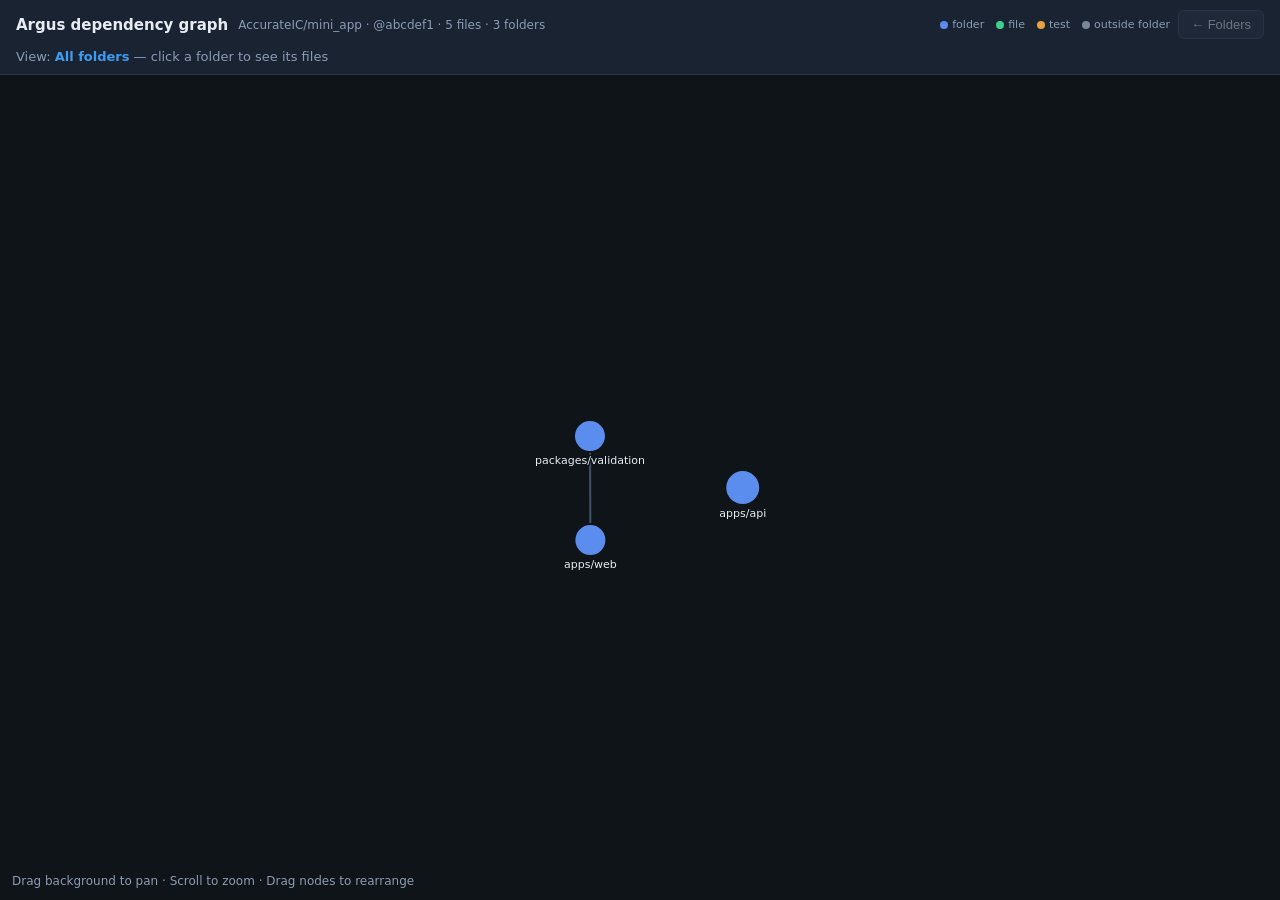
==== scripts/context_retrieval/testdata/demo-dep-graph.html @ 901ee2ce "added logic to build file dependency graph for context aware code reiewer" ====
<!DOCTYPE html>
<html lang="en">
<head>
<meta charset="utf-8"/>
<meta name="viewport" content="width=device-width, initial-scale=1"/>
<title>Argus dependency graph — Demo graph</title>
<style>
  :root {
    --bg: #0f1419;
    --panel: #1a2332;
    --text: #e7ecf3;
    --muted: #8b9bb4;
    --accent: #3d9cf0;
    --folder: #5b8def;
    --file: #3ecf8e;
    --test: #e6a23c;
    --edge: #4a5d78;
    --ext: #7a8699;
  }
  * { box-sizing: border-box; }
  body {
    margin: 0; font-family: "Segoe UI", system-ui, sans-serif;
    background: var(--bg); color: var(--text); height: 100vh;
    display: flex; flex-direction: column;
  }
  header {
    padding: 10px 16px; background: var(--panel);
    border-bottom: 1px solid #2a3548;
    display: flex; flex-wrap: wrap; gap: 10px; align-items: center;
  }
  header h1 { font-size: 15px; margin: 0; font-weight: 600; }
  header .meta { color: var(--muted); font-size: 12px; }
  #toolbar { display: flex; gap: 8px; align-items: center; margin-left: auto; }
  button {
    background: #243044; color: var(--text); border: 1px solid #3a4a63;
    border-radius: 6px; padding: 6px 12px; cursor: pointer; font-size: 13px;
  }
  button:hover { background: #2d3c54; }
  button:disabled { opacity: 0.4; cursor: default; }
  #breadcrumb { font-size: 13px; color: var(--muted); width: 100%; }
  #breadcrumb strong { color: var(--accent); }
  #stage { flex: 1; position: relative; overflow: hidden; }
  svg { width: 100%; height: 100%; display: block; cursor: grab; }
  svg:active { cursor: grabbing; }
  .node circle { stroke: #0f1419; stroke-width: 2; cursor: pointer; }
  .node.folder circle { fill: var(--folder); }
  .node.file circle { fill: var(--file); }
  .node.test circle { fill: var(--test); }
  .node.external circle { fill: var(--ext); }
  .node text {
    fill: var(--text); font-size: 11px; pointer-events: none;
    text-anchor: middle; paint-order: stroke; stroke: var(--bg); stroke-width: 3px;
  }
  .link { stroke: var(--edge); stroke-opacity: 0.85; fill: none; }
  .hint {
    position: absolute; bottom: 12px; left: 12px; right: 12px;
    color: var(--muted); font-size: 12px; pointer-events: none;
  }
  .legend { display: flex; gap: 12px; font-size: 11px; color: var(--muted); }
  .legend span::before {
    content: ""; display: inline-block; width: 8px; height: 8px;
    border-radius: 50%; margin-right: 4px; vertical-align: middle;
  }
  .legend .l-folder::before { background: var(--folder); }
  .legend .l-file::before { background: var(--file); }
  .legend .l-test::before { background: var(--test); }
  .legend .l-ext::before { background: var(--ext); }
</style>
</head>
<body>
<header>
  <h1>Argus dependency graph</h1>
  <div class="meta" id="meta"></div>
  <div id="toolbar">
    <div class="legend">
      <span class="l-folder">folder</span>
      <span class="l-file">file</span>
      <span class="l-test">test</span>
      <span class="l-ext">outside folder</span>
    </div>
    <button type="button" id="btnBack" disabled>← Folders</button>
  </div>
  <div id="breadcrumb">View: <strong>All folders</strong> — click a folder to see its files</div>
</header>
<div id="stage">
  <svg id="canvas" xmlns="http://www.w3.org/2000/svg"></svg>
  <div class="hint" id="hint">Drag background to pan · Scroll to zoom · Drag nodes to rearrange</div>
</div>
<script>
const DATA = {"repo":"AccurateIC/mini_app","commit":"abcdef1","built_at":"2026-10-13T04:45:39Z","title":"Demo graph","nodes":{"packages/validation/src/schema.ts":{"lang":"ts","kind":"source"},"apps/api/src/service.ts":{"lang":"ts","kind":"source"},"apps/api/src/service.test.ts":{"lang":"ts","kind":"test"},"apps/api/src/controller.ts":{"lang":"ts","kind":"source"},"apps/web/src/app.ts":{"lang":"ts","kind":"source"}},"edges":[{"from":"apps/api/src/service.test.ts","to":"apps/api/src/service.ts","via":"import"},{"from":"apps/api/src/controller.ts","to":"apps/api/src/service.ts","via":"import"},{"from":"apps/web/src/app.ts","to":"packages/validation/src/schema.ts","via":"import"}],"folders":{"packages/validation":{"file_count":1,"test_count":0,"files":["packages/validation/src/schema.ts"]},"apps/api":{"file_count":3,"test_count":1,"files":["apps/api/src/controller.ts","apps/api/src/service.test.ts","apps/api/src/service.ts"]},"apps/web":{"file_count":1,"test_count":0,"files":["apps/web/src/app.ts"]}},"folder_edges":[{"from":"apps/web","to":"packages/validation","weight":1}],"stats":{"files":5,"edges":3,"folders":3}};

const svg = document.getElementById("canvas");
const btnBack = document.getElementById("btnBack");
const breadcrumb = document.getElementById("breadcrumb");
const metaEl = document.getElementById("meta");

metaEl.textContent = [
  DATA.repo || "local",
  DATA.commit ? ("@" + DATA.commit.slice(0, 7)) : "",
  (DATA.stats && DATA.stats.files) ? (DATA.stats.files + " files") : "",
  (DATA.stats && DATA.stats.folders) ? (DATA.stats.folders + " folders") : "",
].filter(Boolean).join(" · ");

let mode = "folders"; // or "files"
let currentFolder = null;
let nodes = [];
let links = [];
let transform = { x: 0, y: 0, k: 1 };
let simTimer = null;

function shortLabel(id, max) {
  max = max || 28;
  if (id.length <= max) return id;
  const base = id.split("/").pop();
  if (base.length <= max) return base;
  return base.slice(0, max - 1) + "…";
}

function buildFolderScene() {
  const folders = DATA.folders || {};
  const edges = DATA.folder_edges || [];
  nodes = Object.keys(folders).sort().map((id) => ({
    id,
    label: shortLabel(id, 32),
    kind: "folder",
    title: id + " (" + folders[id].file_count + " files)",
    r: 14 + Math.min(18, Math.sqrt(folders[id].file_count || 1) * 2),
  }));
  const idset = new Set(nodes.map((n) => n.id));
  links = edges
    .filter((e) => idset.has(e.from) && idset.has(e.to))
    .map((e) => ({
      source: e.from,
      target: e.to,
      weight: e.weight || 1,
    }));
}

function buildFileScene(folderId) {
  const folders = DATA.folders || {};
  const info = folders[folderId];
  if (!info) return;
  const fileSet = new Set(info.files || []);
  const nodeMap = {};
  (info.files || []).forEach((p) => {
    const meta = (DATA.nodes && DATA.nodes[p]) || {};
    nodeMap[p] = {
      id: p,
      label: shortLabel(p, 36),
      kind: meta.kind === "test" ? "test" : "file",
      title: p,
      r: 10,
      external: false,
    };
  });
  const fileEdges = (DATA.edges || []).filter(
    (e) => fileSet.has(e.from) || fileSet.has(e.to)
  );
  fileEdges.forEach((e) => {
    [e.from, e.to].forEach((p) => {
      if (!nodeMap[p]) {
        nodeMap[p] = {
          id: p,
          label: shortLabel(p, 36),
          kind: "external",
          title: p + " (outside " + folderId + ")",
          r: 9,
          external: true,
        };
      }
    });
  });
  nodes = Object.values(nodeMap);
  links = fileEdges.map((e) => ({
    source: e.from,
    target: e.to,
    weight: 1,
  }));
}

function showFolders() {
  mode = "folders";
  currentFolder = null;
  btnBack.disabled = true;
  breadcrumb.innerHTML = "View: <strong>All folders</strong> — click a folder to see its files";
  buildFolderScene();
  restartSim();
}

function showFolder(folderId) {
  mode = "files";
  currentFolder = folderId;
  btnBack.disabled = false;
  breadcrumb.innerHTML =
    'View: folder <strong>' + folderId + "</strong> — files &amp; imports (dim nodes are outside)";
  buildFileScene(folderId);
  restartSim();
}

btnBack.addEventListener("click", showFolders);

function restartSim() {
  const W = svg.clientWidth || 900;
  const H = svg.clientHeight || 600;
  const cx = W / 2;
  const cy = H / 2;
  const n = nodes.length || 1;
  nodes.forEach((node, i) => {
    const angle = (2 * Math.PI * i) / n;
    const rad = Math.min(W, H) * 0.28;
    node.x = cx + Math.cos(angle) * rad + (Math.random() - 0.5) * 20;
    node.y = cy + Math.sin(angle) * rad + (Math.random() - 0.5) * 20;
    node.vx = 0;
    node.vy = 0;
  });
  const byId = Object.fromEntries(nodes.map((n) => [n.id, n]));
  links.forEach((l) => {
    l.sourceNode = byId[l.source];
    l.targetNode = byId[l.target];
  });
  transform = { x: 0, y: 0, k: 1 };
  if (simTimer) cancelAnimationFrame(simTimer);
  let tick = 0;
  function step() {
    tick++;
    const alpha = Math.max(0.02, 1 - tick / 180);
    // repulsion
    for (let i = 0; i < nodes.length; i++) {
      for (let j = i + 1; j < nodes.length; j++) {
        const a = nodes[i], b = nodes[j];
        let dx = a.x - b.x, dy = a.y - b.y;
        let dist2 = dx * dx + dy * dy || 1;
        let dist = Math.sqrt(dist2);
        const minD = (a.r + b.r) * 3.2;
        if (dist < minD * 3) {
          const f = (minD * minD) / dist2 * alpha * 0.6;
          dx = (dx / dist) * f;
          dy = (dy / dist) * f;
          a.vx += dx; a.vy += dy;
          b.vx -= dx; b.vy -= dy;
        }
      }
    }
    // springs
    links.forEach((l) => {
      const a = l.sourceNode, b = l.targetNode;
      if (!a || !b) return;
      let dx = b.x - a.x, dy = b.y - a.y;
      const dist = Math.sqrt(dx * dx + dy * dy) || 1;
      const ideal = 90 + Math.min(40, (l.weight || 1) * 4);
      const f = (dist - ideal) * 0.04 * alpha;
      dx = (dx / dist) * f;
      dy = (dy / dist) * f;
      a.vx += dx; a.vy += dy;
      b.vx -= dx; b.vy -= dy;
    });
    // center gravity
    nodes.forEach((n) => {
      n.vx += (cx - n.x) * 0.005 * alpha;
      n.vy += (cy - n.y) * 0.005 * alpha;
      n.vx *= 0.84;
      n.vy *= 0.84;
      if (!n.fixed) {
        n.x += n.vx;
        n.y += n.vy;
      }
    });
    draw();
    if (tick < 200) simTimer = requestAnimationFrame(step);
  }
  step();
}

function draw() {
  const ns = "http://www.w3.org/2000/svg";
  while (svg.firstChild) svg.removeChild(svg.firstChild);
  const g = document.createElementNS(ns, "g");
  g.setAttribute(
    "transform",
    "translate(" + transform.x + "," + transform.y + ") scale(" + transform.k + ")"
  );
  svg.appendChild(g);

  links.forEach((l) => {
    const a = l.sourceNode, b = l.targetNode;
    if (!a || !b) return;
    const line = document.createElementNS(ns, "line");
    line.setAttribute("class", "link");
    line.setAttribute("x1", a.x);
    line.setAttribute("y1", a.y);
    line.setAttribute("x2", b.x);
    line.setAttribute("y2", b.y);
    const w = Math.min(5, 1 + Math.log2((l.weight || 1) + 1));
    line.setAttribute("stroke-width", w);
    // arrow via marker-end skip for simplicity; direction from a→b
    g.appendChild(line);
  });

  nodes.forEach((n) => {
    const group = document.createElementNS(ns, "g");
    group.setAttribute("class", "node " + n.kind);
    group.setAttribute("transform", "translate(" + n.x + "," + n.y + ")");
    group.style.opacity = n.external ? "0.55" : "1";
    const c = document.createElementNS(ns, "circle");
    c.setAttribute("r", n.r);
    c.setAttribute("title", n.title || n.id);
    const t = document.createElementNS(ns, "text");
    t.setAttribute("y", n.r + 12);
    t.textContent = n.label;
    group.appendChild(c);
    group.appendChild(t);
    group.addEventListener("mousedown", (ev) => startDragNode(ev, n, group));
    group.addEventListener("click", (ev) => {
      if (n._suppressClick) {
        n._suppressClick = false;
        return;
      }
      if (mode === "folders" && n.kind === "folder") {
        showFolder(n.id);
      }
    });
    g.appendChild(group);
  });
}

let dragNode = null;
let dragStart = null;
function startDragNode(ev, n, group) {
  ev.stopPropagation();
  dragNode = n;
  n.fixed = true;
  dragStart = { x: ev.clientX, y: ev.clientY, moved: false };
  const onMove = (e) => {
    if (!dragNode) return;
    const dx = (e.clientX - dragStart.x) / transform.k;
    const dy = (e.clientY - dragStart.y) / transform.k;
    if (Math.abs(e.clientX - dragStart.x) + Math.abs(e.clientY - dragStart.y) > 3) {
      dragStart.moved = true;
    }
    dragNode.x += dx;
    dragNode.y += dy;
    dragStart.x = e.clientX;
    dragStart.y = e.clientY;
    draw();
  };
  const onUp = () => {
    if (dragNode) {
      dragNode.fixed = false;
      if (dragStart && dragStart.moved) {
        dragNode._suppressClick = true;
      }
    }
    dragNode = null;
    window.removeEventListener("mousemove", onMove);
    window.removeEventListener("mouseup", onUp);
  };
  window.addEventListener("mousemove", onMove);
  window.addEventListener("mouseup", onUp);
}

let panning = false;
let pan0 = null;
svg.addEventListener("mousedown", (ev) => {
  if (ev.target === svg || (ev.target && ev.target.tagName === "svg")) {
    panning = true;
    pan0 = { x: ev.clientX, y: ev.clientY, tx: transform.x, ty: transform.y };
  }
});
window.addEventListener("mousemove", (ev) => {
  if (!panning || !pan0) return;
  transform.x = pan0.tx + (ev.clientX - pan0.x);
  transform.y = pan0.ty + (ev.clientY - pan0.y);
  draw();
});
window.addEventListener("mouseup", () => { panning = false; });
svg.addEventListener(
  "wheel",
  (ev) => {
    ev.preventDefault();
    const factor = ev.deltaY > 0 ? 0.9 : 1.1;
    transform.k = Math.min(3, Math.max(0.25, transform.k * factor));
    draw();
  },
  { passive: false }
);

window.addEventListener("resize", () => { draw(); });

showFolders();
</script>
</body>
</html>
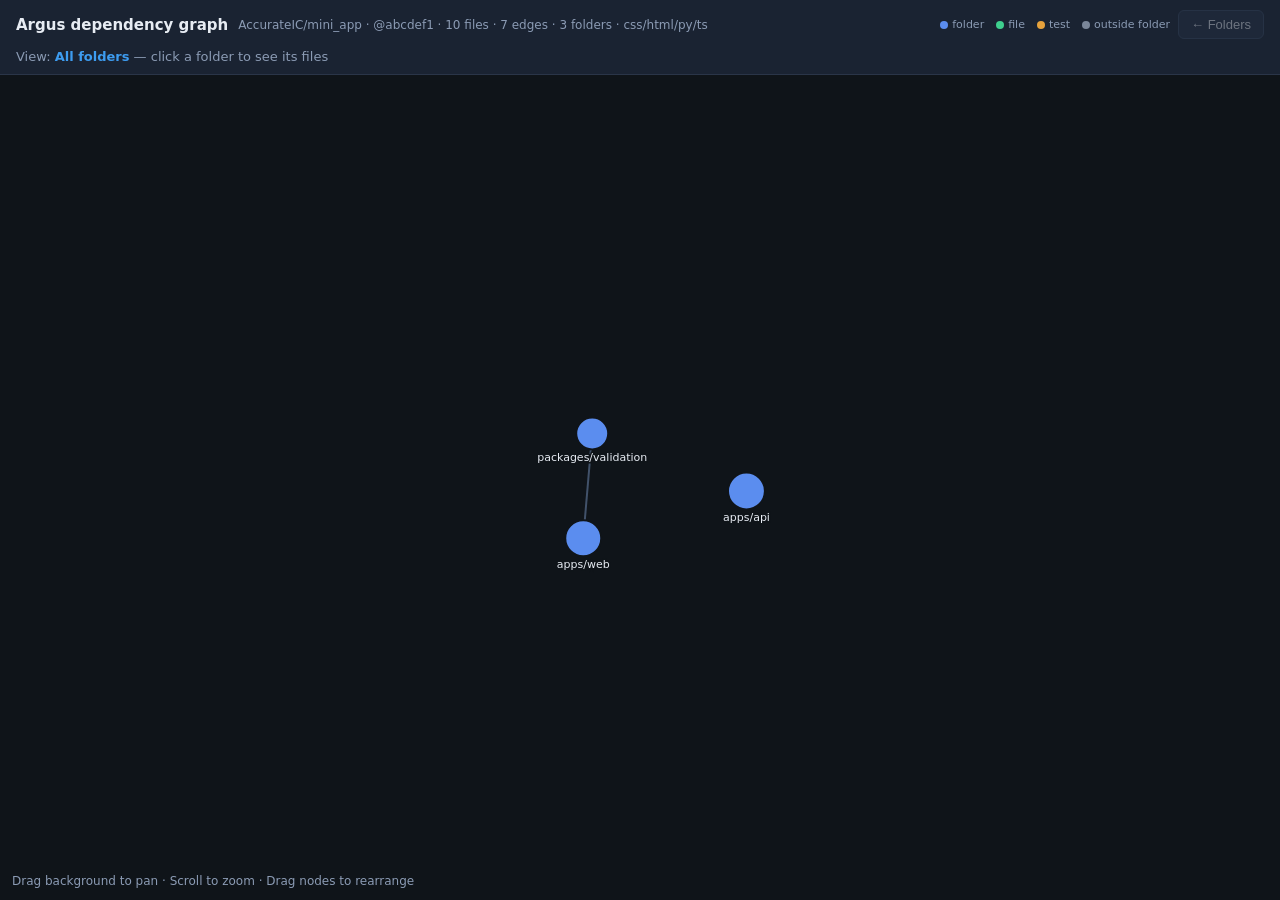
==== commit 7d456633: "added logic to build file dependency graph for context aware code reiewer for all files in a repo" ====
--- a/scripts/context_retrieval/testdata/demo-dep-graph.html
+++ b/scripts/context_retrieval/testdata/demo-dep-graph.html
@@ -3,7 +3,7 @@
 <head>
 <meta charset="utf-8"/>
 <meta name="viewport" content="width=device-width, initial-scale=1"/>
-<title>Argus dependency graph — Demo graph</title>
+<title>Argus dependency graph — Full repo graph</title>
 <style>
   :root {
     --bg: #0f1419;
@@ -87,7 +87,7 @@
   <div class="hint" id="hint">Drag background to pan · Scroll to zoom · Drag nodes to rearrange</div>
 </div>
 <script>
-const DATA = {"repo":"AccurateIC/mini_app","commit":"abcdef1","built_at":"2026-10-13T04:45:39Z","title":"Demo graph","nodes":{"packages/validation/src/schema.ts":{"lang":"ts","kind":"source"},"apps/api/src/service.ts":{"lang":"ts","kind":"source"},"apps/api/src/service.test.ts":{"lang":"ts","kind":"test"},"apps/api/src/controller.ts":{"lang":"ts","kind":"source"},"apps/web/src/app.ts":{"lang":"ts","kind":"source"}},"edges":[{"from":"apps/api/src/service.test.ts","to":"apps/api/src/service.ts","via":"import"},{"from":"apps/api/src/controller.ts","to":"apps/api/src/service.ts","via":"import"},{"from":"apps/web/src/app.ts","to":"packages/validation/src/schema.ts","via":"import"}],"folders":{"packages/validation":{"file_count":1,"test_count":0,"files":["packages/validation/src/schema.ts"]},"apps/api":{"file_count":3,"test_count":1,"files":["apps/api/src/controller.ts","apps/api/src/service.test.ts","apps/api/src/service.ts"]},"apps/web":{"file_count":1,"test_count":0,"files":["apps/web/src/app.ts"]}},"folder_edges":[{"from":"apps/web","to":"packages/validation","weight":1}],"stats":{"files":5,"edges":3,"folders":3}};
+const DATA = {"repo":"AccurateIC/mini_app","commit":"abcdef1","built_at":"2026-10-13T05:22:27Z","title":"Full repo graph","nodes":{"packages/validation/src/schema.ts":{"lang":"ts","kind":"source"},"apps/api/src/service.ts":{"lang":"ts","kind":"source"},"apps/api/src/service.test.ts":{"lang":"ts","kind":"test"},"apps/api/src/util.py":{"lang":"py","kind":"source"},"apps/api/src/app.py":{"lang":"py","kind":"source"},"apps/api/src/controller.ts":{"lang":"ts","kind":"source"},"apps/web/index.html":{"lang":"html","kind":"source"},"apps/web/src/styles.css":{"lang":"css","kind":"source"},"apps/web/src/theme.css":{"lang":"css","kind":"source"},"apps/web/src/app.ts":{"lang":"ts","kind":"source"}},"edges":[{"from":"apps/api/src/service.test.ts","to":"apps/api/src/service.ts","via":"ref"},{"from":"apps/api/src/app.py","to":"apps/api/src/util.py","via":"ref"},{"from":"apps/api/src/controller.ts","to":"apps/api/src/service.ts","via":"ref"},{"from":"apps/web/index.html","to":"apps/web/src/styles.css","via":"ref"},{"from":"apps/web/index.html","to":"apps/web/src/app.ts","via":"ref"},{"from":"apps/web/src/styles.css","to":"apps/web/src/theme.css","via":"ref"},{"from":"apps/web/src/app.ts","to":"packages/validation/src/schema.ts","via":"ref"}],"folders":{"packages/validation":{"file_count":1,"test_count":0,"files":["packages/validation/src/schema.ts"]},"apps/api":{"file_count":5,"test_count":1,"files":["apps/api/src/app.py","apps/api/src/controller.ts","apps/api/src/service.test.ts","apps/api/src/service.ts","apps/api/src/util.py"]},"apps/web":{"file_count":4,"test_count":0,"files":["apps/web/index.html","apps/web/src/app.ts","apps/web/src/styles.css","apps/web/src/theme.css"]}},"folder_edges":[{"from":"apps/web","to":"packages/validation","weight":1}],"languages":["css","html","py","ts"],"stats":{"files":10,"edges":7,"folders":3}};
 
 const svg = document.getElementById("canvas");
 const btnBack = document.getElementById("btnBack");
@@ -98,7 +98,9 @@
   DATA.repo || "local",
   DATA.commit ? ("@" + DATA.commit.slice(0, 7)) : "",
   (DATA.stats && DATA.stats.files) ? (DATA.stats.files + " files") : "",
+  (DATA.stats && DATA.stats.edges) ? (DATA.stats.edges + " edges") : "",
   (DATA.stats && DATA.stats.folders) ? (DATA.stats.folders + " folders") : "",
+  (DATA.languages && DATA.languages.length) ? DATA.languages.slice(0, 8).join("/") : "",
 ].filter(Boolean).join(" · ");
 
 let mode = "folders"; // or "files"
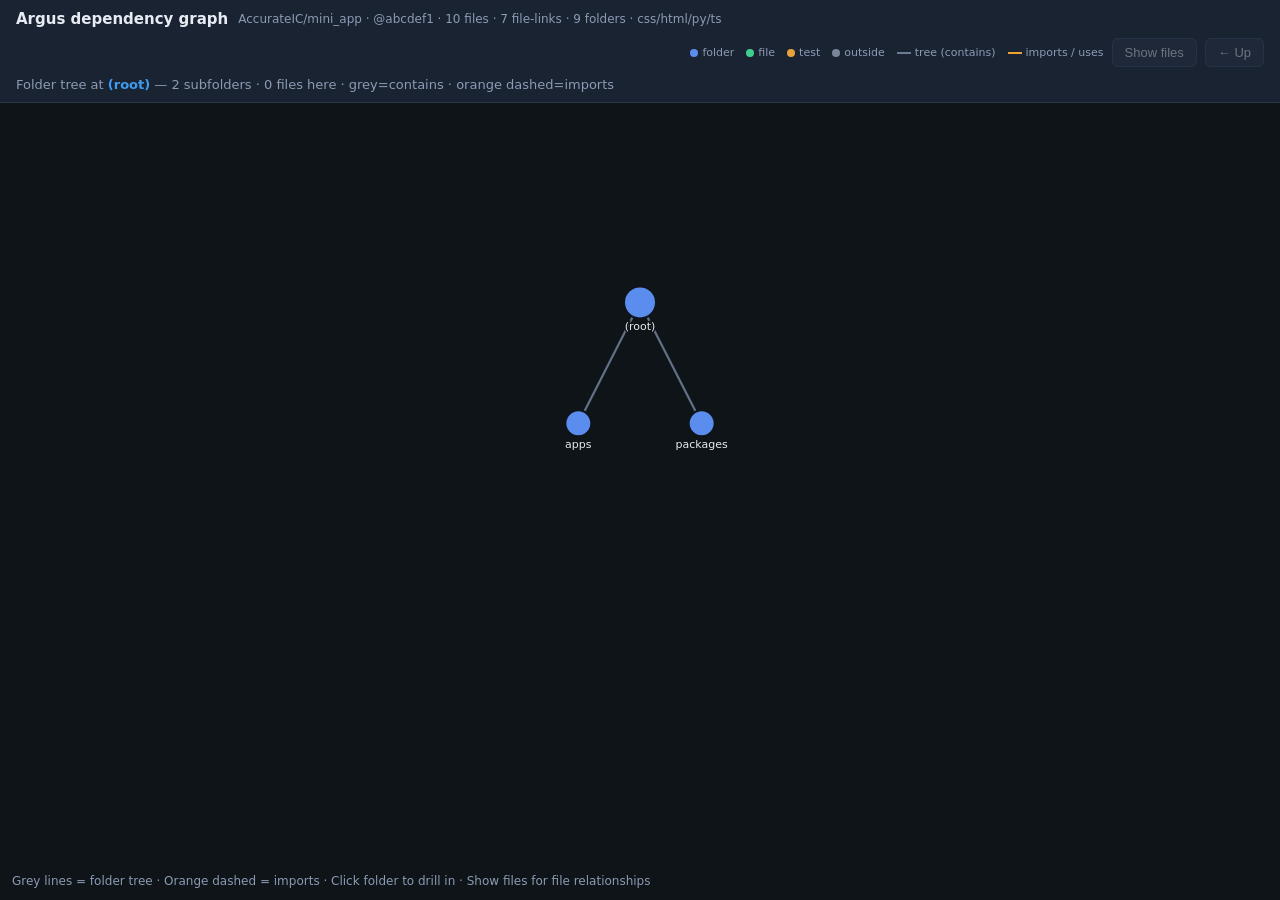
==== commit 1dd906b1: "impoved repo files dependency graph structure" ====
--- a/scripts/context_retrieval/testdata/demo-dep-graph.html
+++ b/scripts/context_retrieval/testdata/demo-dep-graph.html
@@ -3,7 +3,7 @@
 <head>
 <meta charset="utf-8"/>
 <meta name="viewport" content="width=device-width, initial-scale=1"/>
-<title>Argus dependency graph — Full repo graph</title>
+<title>Argus dependency graph — Tree graph</title>
 <style>
   :root {
     --bg: #0f1419;
@@ -14,7 +14,8 @@
     --folder: #5b8def;
     --file: #3ecf8e;
     --test: #e6a23c;
-    --edge: #4a5d78;
+    --edge-tree: #6b7c93;
+    --edge-dep: #f0a030;
     --ext: #7a8699;
   }
   * { box-sizing: border-box; }
@@ -30,7 +31,7 @@
   }
   header h1 { font-size: 15px; margin: 0; font-weight: 600; }
   header .meta { color: var(--muted); font-size: 12px; }
-  #toolbar { display: flex; gap: 8px; align-items: center; margin-left: auto; }
+  #toolbar { display: flex; gap: 8px; align-items: center; margin-left: auto; flex-wrap: wrap; }
   button {
     background: #243044; color: var(--text); border: 1px solid #3a4a63;
     border-radius: 6px; padding: 6px 12px; cursor: pointer; font-size: 13px;
@@ -51,12 +52,13 @@
     fill: var(--text); font-size: 11px; pointer-events: none;
     text-anchor: middle; paint-order: stroke; stroke: var(--bg); stroke-width: 3px;
   }
-  .link { stroke: var(--edge); stroke-opacity: 0.85; fill: none; }
+  .link.tree { stroke: var(--edge-tree); stroke-opacity: 0.9; fill: none; }
+  .link.imports { stroke: var(--edge-dep); stroke-opacity: 0.95; fill: none; stroke-dasharray: 6 4; }
   .hint {
     position: absolute; bottom: 12px; left: 12px; right: 12px;
     color: var(--muted); font-size: 12px; pointer-events: none;
   }
-  .legend { display: flex; gap: 12px; font-size: 11px; color: var(--muted); }
+  .legend { display: flex; gap: 12px; font-size: 11px; color: var(--muted); flex-wrap: wrap; }
   .legend span::before {
     content: ""; display: inline-block; width: 8px; height: 8px;
     border-radius: 50%; margin-right: 4px; vertical-align: middle;
@@ -65,6 +67,8 @@
   .legend .l-file::before { background: var(--file); }
   .legend .l-test::before { background: var(--test); }
   .legend .l-ext::before { background: var(--ext); }
+  .legend .l-tree::before { background: var(--edge-tree); border-radius: 0; height: 2px; width: 14px; vertical-align: middle; }
+  .legend .l-dep::before { background: var(--edge-dep); border-radius: 0; height: 2px; width: 14px; vertical-align: middle; }
 </style>
 </head>
 <body>
@@ -76,21 +80,25 @@
       <span class="l-folder">folder</span>
       <span class="l-file">file</span>
       <span class="l-test">test</span>
-      <span class="l-ext">outside folder</span>
+      <span class="l-ext">outside</span>
+      <span class="l-tree">tree (contains)</span>
+      <span class="l-dep">imports / uses</span>
     </div>
-    <button type="button" id="btnBack" disabled>← Folders</button>
+    <button type="button" id="btnFiles" disabled>Show files</button>
+    <button type="button" id="btnBack" disabled>← Up</button>
   </div>
-  <div id="breadcrumb">View: <strong>All folders</strong> — click a folder to see its files</div>
+  <div id="breadcrumb">View: <strong>(root)</strong> — click a folder to open it</div>
 </header>
 <div id="stage">
   <svg id="canvas" xmlns="http://www.w3.org/2000/svg"></svg>
-  <div class="hint" id="hint">Drag background to pan · Scroll to zoom · Drag nodes to rearrange</div>
+  <div class="hint" id="hint">Grey lines = folder tree · Orange dashed = imports · Click folder to drill in · Show files for file relationships</div>
 </div>
 <script>
-const DATA = {"repo":"AccurateIC/mini_app","commit":"abcdef1","built_at":"2026-10-13T05:22:27Z","title":"Full repo graph","nodes":{"packages/validation/src/schema.ts":{"lang":"ts","kind":"source"},"apps/api/src/service.ts":{"lang":"ts","kind":"source"},"apps/api/src/service.test.ts":{"lang":"ts","kind":"test"},"apps/api/src/util.py":{"lang":"py","kind":"source"},"apps/api/src/app.py":{"lang":"py","kind":"source"},"apps/api/src/controller.ts":{"lang":"ts","kind":"source"},"apps/web/index.html":{"lang":"html","kind":"source"},"apps/web/src/styles.css":{"lang":"css","kind":"source"},"apps/web/src/theme.css":{"lang":"css","kind":"source"},"apps/web/src/app.ts":{"lang":"ts","kind":"source"}},"edges":[{"from":"apps/api/src/service.test.ts","to":"apps/api/src/service.ts","via":"ref"},{"from":"apps/api/src/app.py","to":"apps/api/src/util.py","via":"ref"},{"from":"apps/api/src/controller.ts","to":"apps/api/src/service.ts","via":"ref"},{"from":"apps/web/index.html","to":"apps/web/src/styles.css","via":"ref"},{"from":"apps/web/index.html","to":"apps/web/src/app.ts","via":"ref"},{"from":"apps/web/src/styles.css","to":"apps/web/src/theme.css","via":"ref"},{"from":"apps/web/src/app.ts","to":"packages/validation/src/schema.ts","via":"ref"}],"folders":{"packages/validation":{"file_count":1,"test_count":0,"files":["packages/validation/src/schema.ts"]},"apps/api":{"file_count":5,"test_count":1,"files":["apps/api/src/app.py","apps/api/src/controller.ts","apps/api/src/service.test.ts","apps/api/src/service.ts","apps/api/src/util.py"]},"apps/web":{"file_count":4,"test_count":0,"files":["apps/web/index.html","apps/web/src/app.ts","apps/web/src/styles.css","apps/web/src/theme.css"]}},"folder_edges":[{"from":"apps/web","to":"packages/validation","weight":1}],"languages":["css","html","py","ts"],"stats":{"files":10,"edges":7,"folders":3}};
+const DATA = {"repo":"AccurateIC/mini_app","commit":"abcdef1","built_at":"2026-10-13T05:33:30Z","title":"Tree graph","nodes":{"packages/validation/src/schema.ts":{"lang":"ts","kind":"source"},"apps/api/src/service.ts":{"lang":"ts","kind":"source"},"apps/api/src/service.test.ts":{"lang":"ts","kind":"test"},"apps/api/src/util.py":{"lang":"py","kind":"source"},"apps/api/src/app.py":{"lang":"py","kind":"source"},"apps/api/src/controller.ts":{"lang":"ts","kind":"source"},"apps/web/index.html":{"lang":"html","kind":"source"},"apps/web/src/styles.css":{"lang":"css","kind":"source"},"apps/web/src/theme.css":{"lang":"css","kind":"source"},"apps/web/src/app.ts":{"lang":"ts","kind":"source"}},"edges":[{"from":"apps/api/src/service.test.ts","to":"apps/api/src/service.ts","via":"ref"},{"from":"apps/api/src/app.py","to":"apps/api/src/util.py","via":"ref"},{"from":"apps/api/src/controller.ts","to":"apps/api/src/service.ts","via":"ref"},{"from":"apps/web/index.html","to":"apps/web/src/styles.css","via":"ref"},{"from":"apps/web/index.html","to":"apps/web/src/app.ts","via":"ref"},{"from":"apps/web/src/styles.css","to":"apps/web/src/theme.css","via":"ref"},{"from":"apps/web/src/app.ts","to":"packages/validation/src/schema.ts","via":"ref"}],"folders":{"(root)":{"file_count":0,"test_count":0,"files":[],"children":["apps","packages"],"parent":null},"packages/validation/src":{"file_count":1,"test_count":0,"files":["packages/validation/src/schema.ts"],"children":[],"parent":"packages/validation"},"packages/validation":{"file_count":0,"test_count":0,"files":[],"children":["packages/validation/src"],"parent":"packages"},"packages":{"file_count":0,"test_count":0,"files":[],"children":["packages/validation"],"parent":"(root)"},"apps/api/src":{"file_count":5,"test_count":1,"files":["apps/api/src/app.py","apps/api/src/controller.ts","apps/api/src/service.test.ts","apps/api/src/service.ts","apps/api/src/util.py"],"children":[],"parent":"apps/api"},"apps/api":{"file_count":0,"test_count":0,"files":[],"children":["apps/api/src"],"parent":"apps"},"apps":{"file_count":0,"test_count":0,"files":[],"children":["apps/api","apps/web"],"parent":"(root)"},"apps/web":{"file_count":1,"test_count":0,"files":["apps/web/index.html"],"children":["apps/web/src"],"parent":"apps"},"apps/web/src":{"file_count":3,"test_count":0,"files":["apps/web/src/app.ts","apps/web/src/styles.css","apps/web/src/theme.css"],"children":[],"parent":"apps/web"}},"tree_edges":[{"from":"(root)","to":"apps","kind":"contains"},{"from":"(root)","to":"packages","kind":"contains"},{"from":"packages/validation","to":"packages/validation/src","kind":"contains"},{"from":"packages","to":"packages/validation","kind":"contains"},{"from":"apps/api","to":"apps/api/src","kind":"contains"},{"from":"apps","to":"apps/api","kind":"contains"},{"from":"apps","to":"apps/web","kind":"contains"},{"from":"apps/web","to":"apps/web/src","kind":"contains"}],"folder_edges":[{"from":"apps/web","to":"apps/web/src","weight":2,"kind":"imports"},{"from":"apps/web/src","to":"packages/validation/src","weight":1,"kind":"imports"}],"languages":["css","html","py","ts"],"stats":{"files":10,"edges":7,"folders":9}};
 
 const svg = document.getElementById("canvas");
 const btnBack = document.getElementById("btnBack");
+const btnFiles = document.getElementById("btnFiles");
 const breadcrumb = document.getElementById("breadcrumb");
 const metaEl = document.getElementById("meta");
 
@@ -98,13 +106,13 @@
   DATA.repo || "local",
   DATA.commit ? ("@" + DATA.commit.slice(0, 7)) : "",
   (DATA.stats && DATA.stats.files) ? (DATA.stats.files + " files") : "",
-  (DATA.stats && DATA.stats.edges) ? (DATA.stats.edges + " edges") : "",
+  (DATA.stats && DATA.stats.edges) ? (DATA.stats.edges + " file-links") : "",
   (DATA.stats && DATA.stats.folders) ? (DATA.stats.folders + " folders") : "",
   (DATA.languages && DATA.languages.length) ? DATA.languages.slice(0, 8).join("/") : "",
 ].filter(Boolean).join(" · ");
 
-let mode = "folders"; // or "files"
-let currentFolder = null;
+let mode = "tree"; // tree | files
+let currentDir = "(root)";
 let nodes = [];
 let links = [];
 let transform = { x: 0, y: 0, k: 1 };
@@ -112,49 +120,87 @@
 
 function shortLabel(id, max) {
   max = max || 28;
-  if (id.length <= max) return id;
+  if (!id) return "";
+  if (id === "(root)") return "(root)";
   const base = id.split("/").pop();
   if (base.length <= max) return base;
   return base.slice(0, max - 1) + "…";
 }
 
-function buildFolderScene() {
+function folderInfo(id) {
+  return (DATA.folders && DATA.folders[id]) || null;
+}
+
+function buildTreeScene(dirId) {
   const folders = DATA.folders || {};
-  const edges = DATA.folder_edges || [];
-  nodes = Object.keys(folders).sort().map((id) => ({
-    id,
-    label: shortLabel(id, 32),
+  const info = folders[dirId] || { children: [], files: [] };
+  const childIds = info.children || [];
+  const nodeMap = {};
+
+  // Center node = current directory
+  nodeMap[dirId] = {
+    id: dirId,
+    label: shortLabel(dirId, 40),
     kind: "folder",
-    title: id + " (" + folders[id].file_count + " files)",
-    r: 14 + Math.min(18, Math.sqrt(folders[id].file_count || 1) * 2),
+    title: dirId + " (current)",
+    r: 16,
+    isCurrent: true,
+  };
+
+  childIds.forEach((cid) => {
+    const c = folders[cid] || {};
+    nodeMap[cid] = {
+      id: cid,
+      label: shortLabel(cid, 36),
+      kind: "folder",
+      title: cid + " — " + (c.file_count || 0) + " files, " + ((c.children || []).length) + " subfolders",
+      r: 12 + Math.min(10, Math.sqrt((c.file_count || 1))),
+      isCurrent: false,
+    };
+  });
+
+  nodes = Object.values(nodeMap);
+  const idset = new Set(nodes.map((n) => n.id));
+
+  // Tree edges: current → each child
+  links = childIds.map((cid) => ({
+    source: dirId,
+    target: cid,
+    weight: 2,
+    kind: "tree",
   }));
-  const idset = new Set(nodes.map((n) => n.id));
-  links = edges
-    .filter((e) => idset.has(e.from) && idset.has(e.to))
-    .map((e) => ({
-      source: e.from,
-      target: e.to,
-      weight: e.weight || 1,
-    }));
+
+  // Import edges among visible folders (children + current)
+  (DATA.folder_edges || []).forEach((e) => {
+    if (idset.has(e.from) && idset.has(e.to) && e.from !== e.to) {
+      links.push({
+        source: e.from,
+        target: e.to,
+        weight: e.weight || 1,
+        kind: "imports",
+      });
+    }
+  });
 }
 
 function buildFileScene(folderId) {
   const folders = DATA.folders || {};
-  const info = folders[folderId];
-  if (!info) return;
+  const info = folders[folderId] || { files: [] };
   const fileSet = new Set(info.files || []);
   const nodeMap = {};
+
   (info.files || []).forEach((p) => {
     const meta = (DATA.nodes && DATA.nodes[p]) || {};
     nodeMap[p] = {
       id: p,
-      label: shortLabel(p, 36),
+      label: shortLabel(p, 40),
       kind: meta.kind === "test" ? "test" : "file",
-      title: p,
+      title: p + (meta.lang ? " [" + meta.lang + "]" : ""),
       r: 10,
       external: false,
     };
   });
+
   const fileEdges = (DATA.edges || []).filter(
     (e) => fileSet.has(e.from) || fileSet.has(e.to)
   );
@@ -163,7 +209,7 @@
       if (!nodeMap[p]) {
         nodeMap[p] = {
           id: p,
-          label: shortLabel(p, 36),
+          label: shortLabel(p, 40),
           kind: "external",
           title: p + " (outside " + folderId + ")",
           r: 9,
@@ -172,49 +218,95 @@
       }
     });
   });
+
   nodes = Object.values(nodeMap);
   links = fileEdges.map((e) => ({
     source: e.from,
     target: e.to,
     weight: 1,
+    kind: "imports",
   }));
 }
 
-function showFolders() {
-  mode = "folders";
-  currentFolder = null;
-  btnBack.disabled = true;
-  breadcrumb.innerHTML = "View: <strong>All folders</strong> — click a folder to see its files";
-  buildFolderScene();
-  restartSim();
-}
-
-function showFolder(folderId) {
+function updateChrome() {
+  const info = folderInfo(currentDir) || {};
+  const nFiles = (info.files || []).length;
+  const nKids = (info.children || []).length;
+  if (mode === "tree") {
+    breadcrumb.innerHTML =
+      "Folder tree at <strong>" + currentDir + "</strong> — " +
+      nKids + " subfolders · " + nFiles + " files here · grey=contains · orange dashed=imports";
+    btnFiles.disabled = nFiles === 0;
+    btnBack.disabled = currentDir === "(root)";
+  } else {
+    breadcrumb.innerHTML =
+      "Files in <strong>" + currentDir + "</strong> — orange arrows = imports/uses · dim = outside folder";
+    btnFiles.disabled = true;
+    btnBack.disabled = false;
+  }
+}
+
+function showTree(dirId) {
+  mode = "tree";
+  currentDir = dirId || "(root)";
+  buildTreeScene(currentDir);
+  updateChrome();
+  restartSim(true);
+}
+
+function showFiles(folderId) {
   mode = "files";
-  currentFolder = folderId;
-  btnBack.disabled = false;
-  breadcrumb.innerHTML =
-    'View: folder <strong>' + folderId + "</strong> — files &amp; imports (dim nodes are outside)";
-  buildFileScene(folderId);
-  restartSim();
-}
-
-btnBack.addEventListener("click", showFolders);
-
-function restartSim() {
+  currentDir = folderId || currentDir;
+  buildFileScene(currentDir);
+  updateChrome();
+  restartSim(false);
+}
+
+btnBack.addEventListener("click", () => {
+  if (mode === "files") {
+    showTree(currentDir);
+    return;
+  }
+  const info = folderInfo(currentDir);
+  const parent = (info && info.parent != null) ? info.parent : "(root)";
+  showTree(parent || "(root)");
+});
+
+btnFiles.addEventListener("click", () => {
+  showFiles(currentDir);
+});
+
+function restartSim(treeLayout) {
   const W = svg.clientWidth || 900;
   const H = svg.clientHeight || 600;
   const cx = W / 2;
   const cy = H / 2;
-  const n = nodes.length || 1;
-  nodes.forEach((node, i) => {
-    const angle = (2 * Math.PI * i) / n;
-    const rad = Math.min(W, H) * 0.28;
-    node.x = cx + Math.cos(angle) * rad + (Math.random() - 0.5) * 20;
-    node.y = cy + Math.sin(angle) * rad + (Math.random() - 0.5) * 20;
-    node.vx = 0;
-    node.vy = 0;
-  });
+
+  if (treeLayout && mode === "tree" && nodes.length) {
+    // Hierarchical: current at top, children in a row below
+    const cur = nodes.find((n) => n.isCurrent) || nodes[0];
+    const kids = nodes.filter((n) => !n.isCurrent);
+    cur.x = cx;
+    cur.y = H * 0.22;
+    cur.vx = 0; cur.vy = 0;
+    kids.forEach((n, i) => {
+      const span = Math.min(W * 0.8, Math.max(200, kids.length * 90));
+      n.x = cx - span / 2 + (kids.length === 1 ? span / 2 : (i * span) / (kids.length - 1));
+      n.y = H * 0.55;
+      n.vx = 0; n.vy = 0;
+    });
+  } else {
+    const n = nodes.length || 1;
+    nodes.forEach((node, i) => {
+      const angle = (2 * Math.PI * i) / n - Math.PI / 2;
+      const rad = Math.min(W, H) * 0.28;
+      node.x = cx + Math.cos(angle) * rad;
+      node.y = cy + Math.sin(angle) * rad;
+      node.vx = 0;
+      node.vy = 0;
+    });
+  }
+
   const byId = Object.fromEntries(nodes.map((n) => [n.id, n]));
   links.forEach((l) => {
     l.sourceNode = byId[l.source];
@@ -225,17 +317,16 @@
   let tick = 0;
   function step() {
     tick++;
-    const alpha = Math.max(0.02, 1 - tick / 180);
-    // repulsion
+    const alpha = Math.max(0.015, 1 - tick / 160);
     for (let i = 0; i < nodes.length; i++) {
       for (let j = i + 1; j < nodes.length; j++) {
         const a = nodes[i], b = nodes[j];
         let dx = a.x - b.x, dy = a.y - b.y;
         let dist2 = dx * dx + dy * dy || 1;
         let dist = Math.sqrt(dist2);
-        const minD = (a.r + b.r) * 3.2;
-        if (dist < minD * 3) {
-          const f = (minD * minD) / dist2 * alpha * 0.6;
+        const minD = (a.r + b.r) * 3.5;
+        if (dist < minD * 2.8) {
+          const f = (minD * minD) / dist2 * alpha * 0.55;
           dx = (dx / dist) * f;
           dy = (dy / dist) * f;
           a.vx += dx; a.vy += dy;
@@ -243,59 +334,82 @@
         }
       }
     }
-    // springs
     links.forEach((l) => {
       const a = l.sourceNode, b = l.targetNode;
       if (!a || !b) return;
       let dx = b.x - a.x, dy = b.y - a.y;
       const dist = Math.sqrt(dx * dx + dy * dy) || 1;
-      const ideal = 90 + Math.min(40, (l.weight || 1) * 4);
-      const f = (dist - ideal) * 0.04 * alpha;
+      const ideal = l.kind === "tree" ? 120 : 100;
+      const f = (dist - ideal) * 0.035 * alpha;
       dx = (dx / dist) * f;
       dy = (dy / dist) * f;
       a.vx += dx; a.vy += dy;
       b.vx -= dx; b.vy -= dy;
     });
-    // center gravity
     nodes.forEach((n) => {
-      n.vx += (cx - n.x) * 0.005 * alpha;
-      n.vy += (cy - n.y) * 0.005 * alpha;
-      n.vx *= 0.84;
-      n.vy *= 0.84;
+      if (treeLayout && mode === "tree" && n.isCurrent) {
+        // keep current near top
+        n.vy += (H * 0.22 - n.y) * 0.02;
+      }
+      n.vx += (cx - n.x) * 0.003 * alpha;
+      n.vy += (cy - n.y) * 0.002 * alpha;
+      n.vx *= 0.85;
+      n.vy *= 0.85;
       if (!n.fixed) {
         n.x += n.vx;
         n.y += n.vy;
       }
     });
     draw();
-    if (tick < 200) simTimer = requestAnimationFrame(step);
+    if (tick < 180) simTimer = requestAnimationFrame(step);
   }
   step();
+}
+
+function drawArrowHead(g, ns, x1, y1, x2, y2, color) {
+  const dx = x2 - x1, dy = y2 - y1;
+  const len = Math.sqrt(dx * dx + dy * dy) || 1;
+  const ux = dx / len, uy = dy / len;
+  // tip slightly before node edge
+  const tipX = x2 - ux * 12;
+  const tipY = y2 - uy * 12;
+  const ax = tipX - ux * 8 + uy * 4;
+  const ay = tipY - uy * 8 - ux * 4;
+  const bx = tipX - ux * 8 - uy * 4;
+  const by = tipY - uy * 8 + ux * 4;
+  const poly = document.createElementNS(ns, "polygon");
+  poly.setAttribute("points", tipX + "," + tipY + " " + ax + "," + ay + " " + bx + "," + by);
+  poly.setAttribute("fill", color);
+  g.appendChild(poly);
 }
 
 function draw() {
   const ns = "http://www.w3.org/2000/svg";
   while (svg.firstChild) svg.removeChild(svg.firstChild);
-  const g = document.createElementNS(ns, "g");
-  g.setAttribute(
+  const gRoot = document.createElementNS(ns, "g");
+  gRoot.setAttribute(
     "transform",
     "translate(" + transform.x + "," + transform.y + ") scale(" + transform.k + ")"
   );
-  svg.appendChild(g);
-
-  links.forEach((l) => {
+  svg.appendChild(gRoot);
+
+  // Draw tree links first, then import links
+  const ordered = links.slice().sort((a, b) => (a.kind === "imports" ? 1 : 0) - (b.kind === "imports" ? 1 : 0));
+  ordered.forEach((l) => {
     const a = l.sourceNode, b = l.targetNode;
     if (!a || !b) return;
     const line = document.createElementNS(ns, "line");
-    line.setAttribute("class", "link");
+    line.setAttribute("class", "link " + (l.kind || "imports"));
     line.setAttribute("x1", a.x);
     line.setAttribute("y1", a.y);
     line.setAttribute("x2", b.x);
     line.setAttribute("y2", b.y);
-    const w = Math.min(5, 1 + Math.log2((l.weight || 1) + 1));
+    const w = l.kind === "tree" ? 2.2 : Math.min(4, 1.2 + Math.log2((l.weight || 1) + 1));
     line.setAttribute("stroke-width", w);
-    // arrow via marker-end skip for simplicity; direction from a→b
-    g.appendChild(line);
+    gRoot.appendChild(line);
+    if (l.kind === "imports") {
+      drawArrowHead(gRoot, ns, a.x, a.y, b.x, b.y, "#f0a030");
+    }
   });
 
   nodes.forEach((n) => {
@@ -305,29 +419,49 @@
     group.style.opacity = n.external ? "0.55" : "1";
     const c = document.createElementNS(ns, "circle");
     c.setAttribute("r", n.r);
-    c.setAttribute("title", n.title || n.id);
+    if (n.isCurrent) {
+      c.setAttribute("stroke", "#3d9cf0");
+      c.setAttribute("stroke-width", "3");
+    }
+    const title = document.createElementNS(ns, "title");
+    title.textContent = n.title || n.id;
+    c.appendChild(title);
     const t = document.createElementNS(ns, "text");
     t.setAttribute("y", n.r + 12);
     t.textContent = n.label;
     group.appendChild(c);
     group.appendChild(t);
-    group.addEventListener("mousedown", (ev) => startDragNode(ev, n, group));
-    group.addEventListener("click", (ev) => {
+    group.addEventListener("mousedown", (ev) => startDragNode(ev, n));
+    group.addEventListener("click", () => {
       if (n._suppressClick) {
         n._suppressClick = false;
         return;
       }
-      if (mode === "folders" && n.kind === "folder") {
-        showFolder(n.id);
+      if (mode !== "tree" || n.kind !== "folder") return;
+      if (n.id === currentDir) {
+        // click current → show files if any
+        const info = folderInfo(n.id);
+        if (info && (info.files || []).length) showFiles(n.id);
+        return;
+      }
+      const info = folderInfo(n.id);
+      const kids = (info && info.children) || [];
+      const files = (info && info.files) || [];
+      if (kids.length) {
+        showTree(n.id);
+      } else if (files.length) {
+        showFiles(n.id);
+      } else {
+        showTree(n.id);
       }
     });
-    g.appendChild(group);
+    gRoot.appendChild(group);
   });
 }
 
 let dragNode = null;
 let dragStart = null;
-function startDragNode(ev, n, group) {
+function startDragNode(ev, n) {
   ev.stopPropagation();
   dragNode = n;
   n.fixed = true;
@@ -348,9 +482,7 @@
   const onUp = () => {
     if (dragNode) {
       dragNode.fixed = false;
-      if (dragStart && dragStart.moved) {
-        dragNode._suppressClick = true;
-      }
+      if (dragStart && dragStart.moved) dragNode._suppressClick = true;
     }
     dragNode = null;
     window.removeEventListener("mousemove", onMove);
@@ -379,16 +511,14 @@
   "wheel",
   (ev) => {
     ev.preventDefault();
-    const factor = ev.deltaY > 0 ? 0.9 : 1.1;
-    transform.k = Math.min(3, Math.max(0.25, transform.k * factor));
+    transform.k = Math.min(3, Math.max(0.25, transform.k * (ev.deltaY > 0 ? 0.9 : 1.1)));
     draw();
   },
   { passive: false }
 );
-
 window.addEventListener("resize", () => { draw(); });
 
-showFolders();
+showTree("(root)");
 </script>
 </body>
 </html>
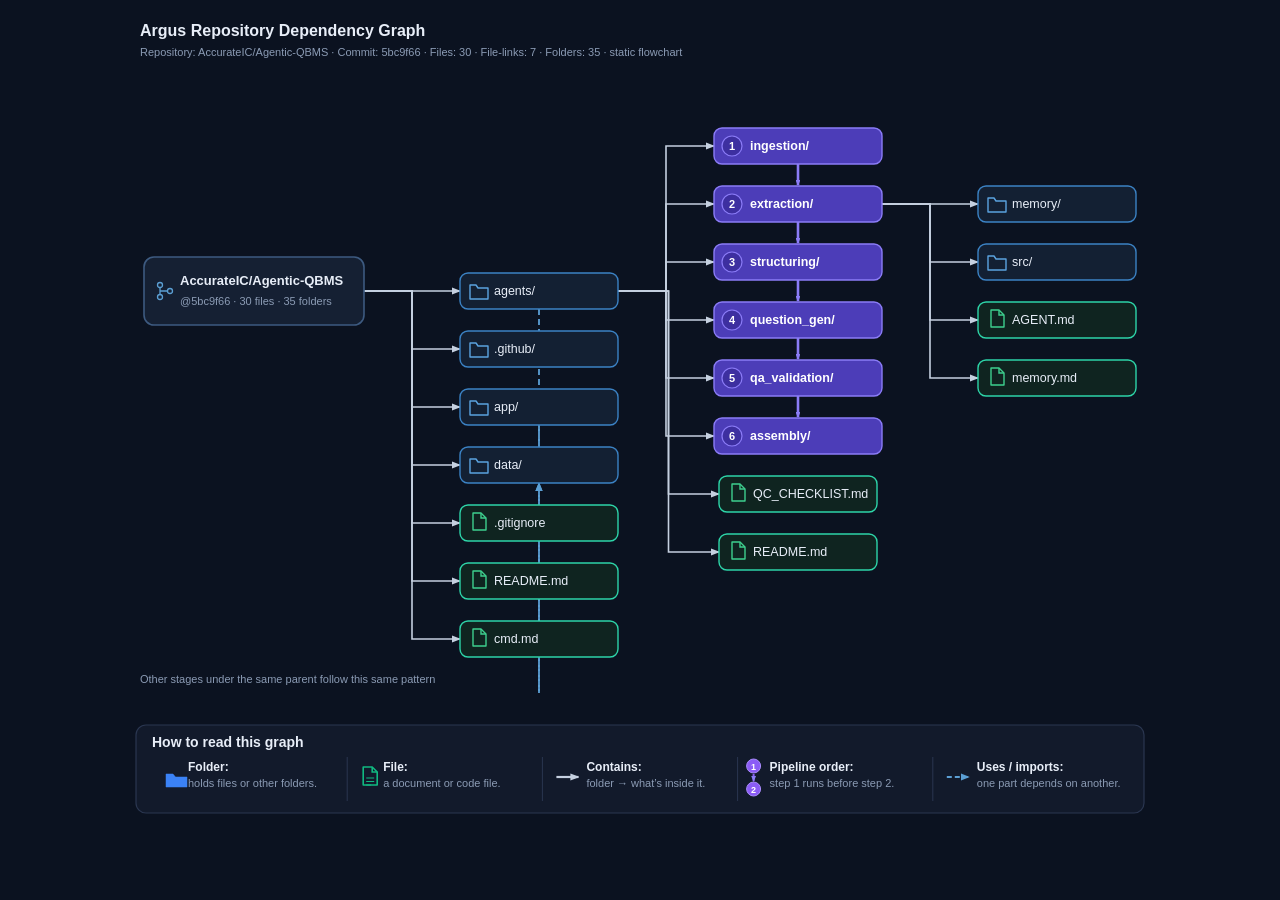
==== commit b727a105: "added logic to build repo files dependency graphs" ====
--- a/scripts/context_retrieval/testdata/demo-dep-graph.html
+++ b/scripts/context_retrieval/testdata/demo-dep-graph.html
@@ -3,522 +3,79 @@
 <head>
 <meta charset="utf-8"/>
 <meta name="viewport" content="width=device-width, initial-scale=1"/>
-<title>Argus dependency graph — Tree graph</title>
+<title>Argus Repository Dependency Graph — AccurateIC/Agentic-QBMS</title>
 <style>
-  :root {
-    --bg: #0f1419;
-    --panel: #1a2332;
-    --text: #e7ecf3;
-    --muted: #8b9bb4;
-    --accent: #3d9cf0;
-    --folder: #5b8def;
-    --file: #3ecf8e;
-    --test: #e6a23c;
-    --edge-tree: #6b7c93;
-    --edge-dep: #f0a030;
-    --ext: #7a8699;
-  }
+  :root { --bg: #0b1220; --text: #e8eef8; }
   * { box-sizing: border-box; }
   body {
-    margin: 0; font-family: "Segoe UI", system-ui, sans-serif;
-    background: var(--bg); color: var(--text); height: 100vh;
-    display: flex; flex-direction: column;
+    margin: 0; font-family: "Segoe UI", Helvetica, Arial, sans-serif;
+    background: var(--bg); color: var(--text); min-height: 100vh;
   }
-  header {
-    padding: 10px 16px; background: var(--panel);
-    border-bottom: 1px solid #2a3548;
-    display: flex; flex-wrap: wrap; gap: 10px; align-items: center;
-  }
-  header h1 { font-size: 15px; margin: 0; font-weight: 600; }
-  header .meta { color: var(--muted); font-size: 12px; }
-  #toolbar { display: flex; gap: 8px; align-items: center; margin-left: auto; flex-wrap: wrap; }
-  button {
-    background: #243044; color: var(--text); border: 1px solid #3a4a63;
-    border-radius: 6px; padding: 6px 12px; cursor: pointer; font-size: 13px;
-  }
-  button:hover { background: #2d3c54; }
-  button:disabled { opacity: 0.4; cursor: default; }
-  #breadcrumb { font-size: 13px; color: var(--muted); width: 100%; }
-  #breadcrumb strong { color: var(--accent); }
-  #stage { flex: 1; position: relative; overflow: hidden; }
-  svg { width: 100%; height: 100%; display: block; cursor: grab; }
-  svg:active { cursor: grabbing; }
-  .node circle { stroke: #0f1419; stroke-width: 2; cursor: pointer; }
-  .node.folder circle { fill: var(--folder); }
-  .node.file circle { fill: var(--file); }
-  .node.test circle { fill: var(--test); }
-  .node.external circle { fill: var(--ext); }
-  .node text {
-    fill: var(--text); font-size: 11px; pointer-events: none;
-    text-anchor: middle; paint-order: stroke; stroke: var(--bg); stroke-width: 3px;
-  }
-  .link.tree { stroke: var(--edge-tree); stroke-opacity: 0.9; fill: none; }
-  .link.imports { stroke: var(--edge-dep); stroke-opacity: 0.95; fill: none; stroke-dasharray: 6 4; }
-  .hint {
-    position: absolute; bottom: 12px; left: 12px; right: 12px;
-    color: var(--muted); font-size: 12px; pointer-events: none;
-  }
-  .legend { display: flex; gap: 12px; font-size: 11px; color: var(--muted); flex-wrap: wrap; }
-  .legend span::before {
-    content: ""; display: inline-block; width: 8px; height: 8px;
-    border-radius: 50%; margin-right: 4px; vertical-align: middle;
-  }
-  .legend .l-folder::before { background: var(--folder); }
-  .legend .l-file::before { background: var(--file); }
-  .legend .l-test::before { background: var(--test); }
-  .legend .l-ext::before { background: var(--ext); }
-  .legend .l-tree::before { background: var(--edge-tree); border-radius: 0; height: 2px; width: 14px; vertical-align: middle; }
-  .legend .l-dep::before { background: var(--edge-dep); border-radius: 0; height: 2px; width: 14px; vertical-align: middle; }
+  #wrap { padding: 8px 12px 20px; overflow: auto; }
+  #wrap svg { display: block; margin: 0 auto; max-width: none; }
 </style>
 </head>
 <body>
-<header>
-  <h1>Argus dependency graph</h1>
-  <div class="meta" id="meta"></div>
-  <div id="toolbar">
-    <div class="legend">
-      <span class="l-folder">folder</span>
-      <span class="l-file">file</span>
-      <span class="l-test">test</span>
-      <span class="l-ext">outside</span>
-      <span class="l-tree">tree (contains)</span>
-      <span class="l-dep">imports / uses</span>
-    </div>
-    <button type="button" id="btnFiles" disabled>Show files</button>
-    <button type="button" id="btnBack" disabled>← Up</button>
-  </div>
-  <div id="breadcrumb">View: <strong>(root)</strong> — click a folder to open it</div>
-</header>
-<div id="stage">
-  <svg id="canvas" xmlns="http://www.w3.org/2000/svg"></svg>
-  <div class="hint" id="hint">Grey lines = folder tree · Orange dashed = imports · Click folder to drill in · Show files for file relationships</div>
+<div id="wrap">
+<svg xmlns="http://www.w3.org/2000/svg" width="1056" height="813" viewBox="0 0 1056 813" role="img" aria-label="Argus Repository Dependency Graph">
+<rect width="100%" height="100%" fill="#0b1220"/>
+<defs>
+<marker id="arrow-contains" markerWidth="9" markerHeight="7.2" refX="8" refY="3.6" orient="auto" markerUnits="userSpaceOnUse"><path d="M0,0 L9,3.6 L0,7.2 Z" fill="#c5d0e0"/></marker>
+<marker id="arrow-handoff" markerWidth="6" markerHeight="4.800000000000001" refX="5" refY="2.4000000000000004" orient="auto" markerUnits="userSpaceOnUse"><path d="M0,0 L6,2.4000000000000004 L0,4.800000000000001 Z" fill="#8b7cf7"/></marker>
+<marker id="arrow-uses" markerWidth="9" markerHeight="7.2" refX="8" refY="3.6" orient="auto" markerUnits="userSpaceOnUse"><path d="M0,0 L9,3.6 L0,7.2 Z" fill="#5b9fd4"/></marker>
+</defs>
+<text x="28" y="28" fill="#e8eef8" font-family="Segoe UI, Helvetica, Arial, sans-serif" font-size="16" font-weight="700">Argus Repository Dependency Graph</text>
+<text x="28" y="48" fill="#8b9bb4" font-family="Segoe UI, Helvetica, Arial, sans-serif" font-size="11">Repository: AccurateIC/Agentic-QBMS  ·  Commit: 5bc9f66  ·  Files: 30  ·  File-links: 7  ·  Folders: 35  ·  static flowchart</text>
+<path d="M506.0,283.0 H554.0 V138.0 H602.0" fill="none" stroke="#c5d0e0" stroke-width="1.6" marker-end="url(#arrow-contains)"/>
+<path d="M506.0,283.0 H554.0 V196.0 H602.0" fill="none" stroke="#c5d0e0" stroke-width="1.6" marker-end="url(#arrow-contains)"/>
+<path d="M506.0,283.0 H554.0 V254.0 H602.0" fill="none" stroke="#c5d0e0" stroke-width="1.6" marker-end="url(#arrow-contains)"/>
+<path d="M506.0,283.0 H554.0 V312.0 H602.0" fill="none" stroke="#c5d0e0" stroke-width="1.6" marker-end="url(#arrow-contains)"/>
+<path d="M506.0,283.0 H554.0 V370.0 H602.0" fill="none" stroke="#c5d0e0" stroke-width="1.6" marker-end="url(#arrow-contains)"/>
+<path d="M506.0,283.0 H554.0 V428.0 H602.0" fill="none" stroke="#c5d0e0" stroke-width="1.6" marker-end="url(#arrow-contains)"/>
+<path d="M506.0,283.0 H556.5 V486.0 H607.0" fill="none" stroke="#c5d0e0" stroke-width="1.6" marker-end="url(#arrow-contains)"/>
+<path d="M506.0,283.0 H556.5 V544.0 H607.0" fill="none" stroke="#c5d0e0" stroke-width="1.6" marker-end="url(#arrow-contains)"/>
+<path d="M770.0,196.0 H818.0 V196.0 H866.0" fill="none" stroke="#c5d0e0" stroke-width="1.6" marker-end="url(#arrow-contains)"/>
+<path d="M770.0,196.0 H818.0 V254.0 H866.0" fill="none" stroke="#c5d0e0" stroke-width="1.6" marker-end="url(#arrow-contains)"/>
+<path d="M770.0,196.0 H818.0 V312.0 H866.0" fill="none" stroke="#c5d0e0" stroke-width="1.6" marker-end="url(#arrow-contains)"/>
+<path d="M770.0,196.0 H818.0 V370.0 H866.0" fill="none" stroke="#c5d0e0" stroke-width="1.6" marker-end="url(#arrow-contains)"/>
+<path d="M252.0,283.0 H300.0 V341.0 H348.0" fill="none" stroke="#c5d0e0" stroke-width="1.6" marker-end="url(#arrow-contains)"/>
+<path d="M252.0,283.0 H300.0 V399.0 H348.0" fill="none" stroke="#c5d0e0" stroke-width="1.6" marker-end="url(#arrow-contains)"/>
+<path d="M252.0,283.0 H300.0 V457.0 H348.0" fill="none" stroke="#c5d0e0" stroke-width="1.6" marker-end="url(#arrow-contains)"/>
+<path d="M252.0,283.0 H300.0 V515.0 H348.0" fill="none" stroke="#c5d0e0" stroke-width="1.6" marker-end="url(#arrow-contains)"/>
+<path d="M252.0,283.0 H300.0 V573.0 H348.0" fill="none" stroke="#c5d0e0" stroke-width="1.6" marker-end="url(#arrow-contains)"/>
+<path d="M252.0,283.0 H300.0 V631.0 H348.0" fill="none" stroke="#c5d0e0" stroke-width="1.6" marker-end="url(#arrow-contains)"/>
+<path d="M252.0,283.0 H300.0 V283.0 H348.0" fill="none" stroke="#c5d0e0" stroke-width="1.6" marker-end="url(#arrow-contains)"/>
+<path d="M427.0,301.0 V685.0 H427.0 V475.0" fill="none" stroke="#5b9fd4" stroke-width="1.8" stroke-dasharray="6 4" marker-end="url(#arrow-uses)"/>
+<path d="M427.0,417.0 V685.0 H427.0 V475.0" fill="none" stroke="#5b9fd4" stroke-width="1.8" stroke-dasharray="6 4" marker-end="url(#arrow-uses)"/>
+<g><rect x="602.0" y="120.0" width="168" height="36" rx="8" ry="8" fill="#4c3db8" stroke="#8b7cf7" stroke-width="1.4"/><circle cx="620.0" cy="138.0" r="10" fill="#3d2fa0" stroke="#8b7cf7" stroke-width="1.2"/><text x="620.0" y="142.0" text-anchor="middle" fill="#fff" font-family="Segoe UI, Helvetica, Arial, sans-serif" font-size="11" font-weight="700">1</text><text x="638.0" y="142.0" fill="#fff" font-family="Segoe UI, Helvetica, Arial, sans-serif" font-size="12.5" font-weight="600">ingestion/</text><title>agents/ingestion</title></g>
+<g><rect x="602.0" y="178.0" width="168" height="36" rx="8" ry="8" fill="#4c3db8" stroke="#8b7cf7" stroke-width="1.4"/><circle cx="620.0" cy="196.0" r="10" fill="#3d2fa0" stroke="#8b7cf7" stroke-width="1.2"/><text x="620.0" y="200.0" text-anchor="middle" fill="#fff" font-family="Segoe UI, Helvetica, Arial, sans-serif" font-size="11" font-weight="700">2</text><text x="638.0" y="200.0" fill="#fff" font-family="Segoe UI, Helvetica, Arial, sans-serif" font-size="12.5" font-weight="600">extraction/</text><title>agents/extraction</title></g>
+<g><rect x="602.0" y="236.0" width="168" height="36" rx="8" ry="8" fill="#4c3db8" stroke="#8b7cf7" stroke-width="1.4"/><circle cx="620.0" cy="254.0" r="10" fill="#3d2fa0" stroke="#8b7cf7" stroke-width="1.2"/><text x="620.0" y="258.0" text-anchor="middle" fill="#fff" font-family="Segoe UI, Helvetica, Arial, sans-serif" font-size="11" font-weight="700">3</text><text x="638.0" y="258.0" fill="#fff" font-family="Segoe UI, Helvetica, Arial, sans-serif" font-size="12.5" font-weight="600">structuring/</text><title>agents/structuring</title></g>
+<g><rect x="602.0" y="294.0" width="168" height="36" rx="8" ry="8" fill="#4c3db8" stroke="#8b7cf7" stroke-width="1.4"/><circle cx="620.0" cy="312.0" r="10" fill="#3d2fa0" stroke="#8b7cf7" stroke-width="1.2"/><text x="620.0" y="316.0" text-anchor="middle" fill="#fff" font-family="Segoe UI, Helvetica, Arial, sans-serif" font-size="11" font-weight="700">4</text><text x="638.0" y="316.0" fill="#fff" font-family="Segoe UI, Helvetica, Arial, sans-serif" font-size="12.5" font-weight="600">question_gen/</text><title>agents/question_gen</title></g>
+<g><rect x="602.0" y="352.0" width="168" height="36" rx="8" ry="8" fill="#4c3db8" stroke="#8b7cf7" stroke-width="1.4"/><circle cx="620.0" cy="370.0" r="10" fill="#3d2fa0" stroke="#8b7cf7" stroke-width="1.2"/><text x="620.0" y="374.0" text-anchor="middle" fill="#fff" font-family="Segoe UI, Helvetica, Arial, sans-serif" font-size="11" font-weight="700">5</text><text x="638.0" y="374.0" fill="#fff" font-family="Segoe UI, Helvetica, Arial, sans-serif" font-size="12.5" font-weight="600">qa_validation/</text><title>agents/qa_validation</title></g>
+<g><rect x="602.0" y="410.0" width="168" height="36" rx="8" ry="8" fill="#4c3db8" stroke="#8b7cf7" stroke-width="1.4"/><circle cx="620.0" cy="428.0" r="10" fill="#3d2fa0" stroke="#8b7cf7" stroke-width="1.2"/><text x="620.0" y="432.0" text-anchor="middle" fill="#fff" font-family="Segoe UI, Helvetica, Arial, sans-serif" font-size="11" font-weight="700">6</text><text x="638.0" y="432.0" fill="#fff" font-family="Segoe UI, Helvetica, Arial, sans-serif" font-size="12.5" font-weight="600">assembly/</text><title>agents/assembly</title></g>
+<g><rect x="607.0" y="468.0" width="158" height="36" rx="8" ry="8" fill="#0f2420" stroke="#2dd4a8" stroke-width="1.4"/><path d="M620.0,476.0 h8 l5,5 v12 h-13 z" fill="none" stroke="#3ecf8e" stroke-width="1.4" stroke-linejoin="round"/><path d="M628.0,476.0 v5 h5" fill="none" stroke="#3ecf8e" stroke-width="1.4"/><text x="641.0" y="490.0" fill="#e8eef8" font-family="Segoe UI, Helvetica, Arial, sans-serif" font-size="12.5">QC_CHECKLIST.md</text><title>agents/QC_CHECKLIST.md</title></g>
+<g><rect x="607.0" y="526.0" width="158" height="36" rx="8" ry="8" fill="#0f2420" stroke="#2dd4a8" stroke-width="1.4"/><path d="M620.0,534.0 h8 l5,5 v12 h-13 z" fill="none" stroke="#3ecf8e" stroke-width="1.4" stroke-linejoin="round"/><path d="M628.0,534.0 v5 h5" fill="none" stroke="#3ecf8e" stroke-width="1.4"/><text x="641.0" y="548.0" fill="#e8eef8" font-family="Segoe UI, Helvetica, Arial, sans-serif" font-size="12.5">README.md</text><title>agents/README.md</title></g>
+<g><rect x="866.0" y="178.0" width="158" height="36" rx="8" ry="8" fill="#132033" stroke="#3b82c4" stroke-width="1.4"/><path d="M876.0,190.0 h6 l2,3 h10 v11 h-18 z" fill="none" stroke="#5ba3e0" stroke-width="1.4" stroke-linejoin="round"/><text x="900.0" y="200.0" fill="#e8eef8" font-family="Segoe UI, Helvetica, Arial, sans-serif" font-size="12.5">memory/</text><title>agents/extraction/memory</title></g>
+<g><rect x="866.0" y="236.0" width="158" height="36" rx="8" ry="8" fill="#132033" stroke="#3b82c4" stroke-width="1.4"/><path d="M876.0,248.0 h6 l2,3 h10 v11 h-18 z" fill="none" stroke="#5ba3e0" stroke-width="1.4" stroke-linejoin="round"/><text x="900.0" y="258.0" fill="#e8eef8" font-family="Segoe UI, Helvetica, Arial, sans-serif" font-size="12.5">src/</text><title>agents/extraction/src</title></g>
+<g><rect x="866.0" y="294.0" width="158" height="36" rx="8" ry="8" fill="#0f2420" stroke="#2dd4a8" stroke-width="1.4"/><path d="M879.0,302.0 h8 l5,5 v12 h-13 z" fill="none" stroke="#3ecf8e" stroke-width="1.4" stroke-linejoin="round"/><path d="M887.0,302.0 v5 h5" fill="none" stroke="#3ecf8e" stroke-width="1.4"/><text x="900.0" y="316.0" fill="#e8eef8" font-family="Segoe UI, Helvetica, Arial, sans-serif" font-size="12.5">AGENT.md</text><title>agents/extraction/AGENT.md</title></g>
+<g><rect x="866.0" y="352.0" width="158" height="36" rx="8" ry="8" fill="#0f2420" stroke="#2dd4a8" stroke-width="1.4"/><path d="M879.0,360.0 h8 l5,5 v12 h-13 z" fill="none" stroke="#3ecf8e" stroke-width="1.4" stroke-linejoin="round"/><path d="M887.0,360.0 v5 h5" fill="none" stroke="#3ecf8e" stroke-width="1.4"/><text x="900.0" y="374.0" fill="#e8eef8" font-family="Segoe UI, Helvetica, Arial, sans-serif" font-size="12.5">memory.md</text><title>agents/extraction/memory.md</title></g>
+<g><rect x="32.0" y="249.0" width="220" height="68" rx="10" ry="10" fill="#152033" stroke="#3d5a80" stroke-width="1.6"/><circle cx="48.0" cy="277.0" r="2.5" fill="none" stroke="#5b9fd4" stroke-width="1.3"/><circle cx="48.0" cy="289.0" r="2.5" fill="none" stroke="#5b9fd4" stroke-width="1.3"/><circle cx="58.0" cy="283.0" r="2.5" fill="none" stroke="#5b9fd4" stroke-width="1.3"/><path d="M48.0,279.5 V286.5 M48.0,283.0 H55.5" fill="none" stroke="#5b9fd4" stroke-width="1.3"/><text x="68.0" y="277.0" fill="#e8eef8" font-family="Segoe UI, Helvetica, Arial, sans-serif" font-size="13" font-weight="600">AccurateIC/Agentic-QBMS</text><text x="68.0" y="297.0" fill="#8b9bb4" font-family="Segoe UI, Helvetica, Arial, sans-serif" font-size="11">@5bc9f66 · 30 files · 35 folders</text><title>(root)</title></g>
+<g><rect x="348.0" y="265.0" width="158" height="36" rx="8" ry="8" fill="#132033" stroke="#3b82c4" stroke-width="1.4"/><path d="M358.0,277.0 h6 l2,3 h10 v11 h-18 z" fill="none" stroke="#5ba3e0" stroke-width="1.4" stroke-linejoin="round"/><text x="382.0" y="287.0" fill="#e8eef8" font-family="Segoe UI, Helvetica, Arial, sans-serif" font-size="12.5">agents/</text><title>agents</title></g>
+<g><rect x="348.0" y="323.0" width="158" height="36" rx="8" ry="8" fill="#132033" stroke="#3b82c4" stroke-width="1.4"/><path d="M358.0,335.0 h6 l2,3 h10 v11 h-18 z" fill="none" stroke="#5ba3e0" stroke-width="1.4" stroke-linejoin="round"/><text x="382.0" y="345.0" fill="#e8eef8" font-family="Segoe UI, Helvetica, Arial, sans-serif" font-size="12.5">.github/</text><title>.github</title></g>
+<g><rect x="348.0" y="381.0" width="158" height="36" rx="8" ry="8" fill="#132033" stroke="#3b82c4" stroke-width="1.4"/><path d="M358.0,393.0 h6 l2,3 h10 v11 h-18 z" fill="none" stroke="#5ba3e0" stroke-width="1.4" stroke-linejoin="round"/><text x="382.0" y="403.0" fill="#e8eef8" font-family="Segoe UI, Helvetica, Arial, sans-serif" font-size="12.5">app/</text><title>app</title></g>
+<g><rect x="348.0" y="439.0" width="158" height="36" rx="8" ry="8" fill="#132033" stroke="#3b82c4" stroke-width="1.4"/><path d="M358.0,451.0 h6 l2,3 h10 v11 h-18 z" fill="none" stroke="#5ba3e0" stroke-width="1.4" stroke-linejoin="round"/><text x="382.0" y="461.0" fill="#e8eef8" font-family="Segoe UI, Helvetica, Arial, sans-serif" font-size="12.5">data/</text><title>data</title></g>
+<g><rect x="348.0" y="497.0" width="158" height="36" rx="8" ry="8" fill="#0f2420" stroke="#2dd4a8" stroke-width="1.4"/><path d="M361.0,505.0 h8 l5,5 v12 h-13 z" fill="none" stroke="#3ecf8e" stroke-width="1.4" stroke-linejoin="round"/><path d="M369.0,505.0 v5 h5" fill="none" stroke="#3ecf8e" stroke-width="1.4"/><text x="382.0" y="519.0" fill="#e8eef8" font-family="Segoe UI, Helvetica, Arial, sans-serif" font-size="12.5">.gitignore</text><title>.gitignore</title></g>
+<g><rect x="348.0" y="555.0" width="158" height="36" rx="8" ry="8" fill="#0f2420" stroke="#2dd4a8" stroke-width="1.4"/><path d="M361.0,563.0 h8 l5,5 v12 h-13 z" fill="none" stroke="#3ecf8e" stroke-width="1.4" stroke-linejoin="round"/><path d="M369.0,563.0 v5 h5" fill="none" stroke="#3ecf8e" stroke-width="1.4"/><text x="382.0" y="577.0" fill="#e8eef8" font-family="Segoe UI, Helvetica, Arial, sans-serif" font-size="12.5">README.md</text><title>README.md</title></g>
+<g><rect x="348.0" y="613.0" width="158" height="36" rx="8" ry="8" fill="#0f2420" stroke="#2dd4a8" stroke-width="1.4"/><path d="M361.0,621.0 h8 l5,5 v12 h-13 z" fill="none" stroke="#3ecf8e" stroke-width="1.4" stroke-linejoin="round"/><path d="M369.0,621.0 v5 h5" fill="none" stroke="#3ecf8e" stroke-width="1.4"/><text x="382.0" y="635.0" fill="#e8eef8" font-family="Segoe UI, Helvetica, Arial, sans-serif" font-size="12.5">cmd.md</text><title>cmd.md</title></g>
+<path d="M686.0,156.0 V177.0" fill="none" stroke="#8b7cf7" stroke-width="2.6" marker-end="url(#arrow-handoff)"/>
+<path d="M686.0,214.0 V235.0" fill="none" stroke="#8b7cf7" stroke-width="2.6" marker-end="url(#arrow-handoff)"/>
+<path d="M686.0,272.0 V293.0" fill="none" stroke="#8b7cf7" stroke-width="2.6" marker-end="url(#arrow-handoff)"/>
+<path d="M686.0,330.0 V351.0" fill="none" stroke="#8b7cf7" stroke-width="2.6" marker-end="url(#arrow-handoff)"/>
+<path d="M686.0,388.0 V409.0" fill="none" stroke="#8b7cf7" stroke-width="2.6" marker-end="url(#arrow-handoff)"/>
+<text x="28" y="675.0" fill="#8b9bb4" font-family="Segoe UI, Helvetica, Arial, sans-serif" font-size="11">Other stages under the same parent follow this same pattern</text>
+<g class="legend"><rect x="24.0" y="717.0" width="1008.0" height="88" rx="10" fill="#121a2b" stroke="#2a3650" stroke-width="1.2"/><text x="40.0" y="739.0" fill="#e8eef8" font-family="Segoe UI, Helvetica, Arial, sans-serif" font-size="14" font-weight="700">How to read this graph</text><path d="M54.0,766.0 h7 l2.5,3 h11.5 v10 h-21 z" fill="#3b82f6" stroke="#3b82f6" stroke-width="0.5" stroke-linejoin="round"/><text x="76.0" y="763.0" fill="#e8eef8" font-family="Segoe UI, Helvetica, Arial, sans-serif" font-size="12" font-weight="700">Folder:</text><text x="76.0" y="779.0" fill="#8b9bb4" font-family="Segoe UI, Helvetica, Arial, sans-serif" font-size="11">holds files or other folders.</text><line x1="235.2" y1="749.0" x2="235.2" y2="793.0" stroke="#2a3650" stroke-width="1"/><path d="M251.2,759.0 h9 l5,5 v13 h-14 z" fill="none" stroke="#10b981" stroke-width="1.6" stroke-linejoin="round"/><path d="M260.2,759.0 v5 h5" fill="none" stroke="#10b981" stroke-width="1.6"/><path d="M254.2,770.0 h8 M254.2,773.5 h8 M254.2,777.0 h5" stroke="#10b981" stroke-width="1.2"/><text x="271.2" y="763.0" fill="#e8eef8" font-family="Segoe UI, Helvetica, Arial, sans-serif" font-size="12" font-weight="700">File:</text><text x="271.2" y="779.0" fill="#8b9bb4" font-family="Segoe UI, Helvetica, Arial, sans-serif" font-size="11">a document or code file.</text><line x1="430.4" y1="749.0" x2="430.4" y2="793.0" stroke="#2a3650" stroke-width="1"/><line x1="444.4" y1="769.0" x2="466.4" y2="769.0" stroke="#c5d0e0" stroke-width="2.2" marker-end="url(#arrow-contains)"/><text x="474.4" y="763.0" fill="#e8eef8" font-family="Segoe UI, Helvetica, Arial, sans-serif" font-size="12" font-weight="700">Contains:</text><text x="474.4" y="779.0" fill="#8b9bb4" font-family="Segoe UI, Helvetica, Arial, sans-serif" font-size="11">folder → what’s inside it.</text><line x1="625.6" y1="749.0" x2="625.6" y2="793.0" stroke="#2a3650" stroke-width="1"/><circle cx="641.6" cy="758.0" r="7" fill="#8b5cf6" stroke="#a78bfa"/><text x="641.6" y="761.5" text-anchor="middle" fill="#fff" font-family="Segoe UI, Helvetica, Arial, sans-serif" font-size="9" font-weight="700">1</text><line x1="641.6" y1="766.0" x2="641.6" y2="773.0" stroke="#8b5cf6" stroke-width="2" marker-end="url(#arrow-handoff)"/><circle cx="641.6" cy="781.0" r="7" fill="#8b5cf6" stroke="#a78bfa"/><text x="641.6" y="784.5" text-anchor="middle" fill="#fff" font-family="Segoe UI, Helvetica, Arial, sans-serif" font-size="9" font-weight="700">2</text><text x="657.6" y="763.0" fill="#e8eef8" font-family="Segoe UI, Helvetica, Arial, sans-serif" font-size="12" font-weight="700">Pipeline order:</text><text x="657.6" y="779.0" fill="#8b9bb4" font-family="Segoe UI, Helvetica, Arial, sans-serif" font-size="11">step 1 runs before step 2.</text><line x1="820.8" y1="749.0" x2="820.8" y2="793.0" stroke="#2a3650" stroke-width="1"/><line x1="834.8" y1="769.0" x2="856.8" y2="769.0" stroke="#5b9fd4" stroke-width="2.2" stroke-dasharray="5 3" marker-end="url(#arrow-uses)"/><text x="864.8" y="763.0" fill="#e8eef8" font-family="Segoe UI, Helvetica, Arial, sans-serif" font-size="12" font-weight="700">Uses / imports:</text><text x="864.8" y="779.0" fill="#8b9bb4" font-family="Segoe UI, Helvetica, Arial, sans-serif" font-size="11">one part depends on another.</text></g>
+</svg>
 </div>
-<script>
-const DATA = {"repo":"AccurateIC/mini_app","commit":"abcdef1","built_at":"2026-10-13T05:33:30Z","title":"Tree graph","nodes":{"packages/validation/src/schema.ts":{"lang":"ts","kind":"source"},"apps/api/src/service.ts":{"lang":"ts","kind":"source"},"apps/api/src/service.test.ts":{"lang":"ts","kind":"test"},"apps/api/src/util.py":{"lang":"py","kind":"source"},"apps/api/src/app.py":{"lang":"py","kind":"source"},"apps/api/src/controller.ts":{"lang":"ts","kind":"source"},"apps/web/index.html":{"lang":"html","kind":"source"},"apps/web/src/styles.css":{"lang":"css","kind":"source"},"apps/web/src/theme.css":{"lang":"css","kind":"source"},"apps/web/src/app.ts":{"lang":"ts","kind":"source"}},"edges":[{"from":"apps/api/src/service.test.ts","to":"apps/api/src/service.ts","via":"ref"},{"from":"apps/api/src/app.py","to":"apps/api/src/util.py","via":"ref"},{"from":"apps/api/src/controller.ts","to":"apps/api/src/service.ts","via":"ref"},{"from":"apps/web/index.html","to":"apps/web/src/styles.css","via":"ref"},{"from":"apps/web/index.html","to":"apps/web/src/app.ts","via":"ref"},{"from":"apps/web/src/styles.css","to":"apps/web/src/theme.css","via":"ref"},{"from":"apps/web/src/app.ts","to":"packages/validation/src/schema.ts","via":"ref"}],"folders":{"(root)":{"file_count":0,"test_count":0,"files":[],"children":["apps","packages"],"parent":null},"packages/validation/src":{"file_count":1,"test_count":0,"files":["packages/validation/src/schema.ts"],"children":[],"parent":"packages/validation"},"packages/validation":{"file_count":0,"test_count":0,"files":[],"children":["packages/validation/src"],"parent":"packages"},"packages":{"file_count":0,"test_count":0,"files":[],"children":["packages/validation"],"parent":"(root)"},"apps/api/src":{"file_count":5,"test_count":1,"files":["apps/api/src/app.py","apps/api/src/controller.ts","apps/api/src/service.test.ts","apps/api/src/service.ts","apps/api/src/util.py"],"children":[],"parent":"apps/api"},"apps/api":{"file_count":0,"test_count":0,"files":[],"children":["apps/api/src"],"parent":"apps"},"apps":{"file_count":0,"test_count":0,"files":[],"children":["apps/api","apps/web"],"parent":"(root)"},"apps/web":{"file_count":1,"test_count":0,"files":["apps/web/index.html"],"children":["apps/web/src"],"parent":"apps"},"apps/web/src":{"file_count":3,"test_count":0,"files":["apps/web/src/app.ts","apps/web/src/styles.css","apps/web/src/theme.css"],"children":[],"parent":"apps/web"}},"tree_edges":[{"from":"(root)","to":"apps","kind":"contains"},{"from":"(root)","to":"packages","kind":"contains"},{"from":"packages/validation","to":"packages/validation/src","kind":"contains"},{"from":"packages","to":"packages/validation","kind":"contains"},{"from":"apps/api","to":"apps/api/src","kind":"contains"},{"from":"apps","to":"apps/api","kind":"contains"},{"from":"apps","to":"apps/web","kind":"contains"},{"from":"apps/web","to":"apps/web/src","kind":"contains"}],"folder_edges":[{"from":"apps/web","to":"apps/web/src","weight":2,"kind":"imports"},{"from":"apps/web/src","to":"packages/validation/src","weight":1,"kind":"imports"}],"languages":["css","html","py","ts"],"stats":{"files":10,"edges":7,"folders":9}};
-
-const svg = document.getElementById("canvas");
-const btnBack = document.getElementById("btnBack");
-const btnFiles = document.getElementById("btnFiles");
-const breadcrumb = document.getElementById("breadcrumb");
-const metaEl = document.getElementById("meta");
-
-metaEl.textContent = [
-  DATA.repo || "local",
-  DATA.commit ? ("@" + DATA.commit.slice(0, 7)) : "",
-  (DATA.stats && DATA.stats.files) ? (DATA.stats.files + " files") : "",
-  (DATA.stats && DATA.stats.edges) ? (DATA.stats.edges + " file-links") : "",
-  (DATA.stats && DATA.stats.folders) ? (DATA.stats.folders + " folders") : "",
-  (DATA.languages && DATA.languages.length) ? DATA.languages.slice(0, 8).join("/") : "",
-].filter(Boolean).join(" · ");
-
-let mode = "tree"; // tree | files
-let currentDir = "(root)";
-let nodes = [];
-let links = [];
-let transform = { x: 0, y: 0, k: 1 };
-let simTimer = null;
-
-function shortLabel(id, max) {
-  max = max || 28;
-  if (!id) return "";
-  if (id === "(root)") return "(root)";
-  const base = id.split("/").pop();
-  if (base.length <= max) return base;
-  return base.slice(0, max - 1) + "…";
-}
-
-function folderInfo(id) {
-  return (DATA.folders && DATA.folders[id]) || null;
-}
-
-function buildTreeScene(dirId) {
-  const folders = DATA.folders || {};
-  const info = folders[dirId] || { children: [], files: [] };
-  const childIds = info.children || [];
-  const nodeMap = {};
-
-  // Center node = current directory
-  nodeMap[dirId] = {
-    id: dirId,
-    label: shortLabel(dirId, 40),
-    kind: "folder",
-    title: dirId + " (current)",
-    r: 16,
-    isCurrent: true,
-  };
-
-  childIds.forEach((cid) => {
-    const c = folders[cid] || {};
-    nodeMap[cid] = {
-      id: cid,
-      label: shortLabel(cid, 36),
-      kind: "folder",
-      title: cid + " — " + (c.file_count || 0) + " files, " + ((c.children || []).length) + " subfolders",
-      r: 12 + Math.min(10, Math.sqrt((c.file_count || 1))),
-      isCurrent: false,
-    };
-  });
-
-  nodes = Object.values(nodeMap);
-  const idset = new Set(nodes.map((n) => n.id));
-
-  // Tree edges: current → each child
-  links = childIds.map((cid) => ({
-    source: dirId,
-    target: cid,
-    weight: 2,
-    kind: "tree",
-  }));
-
-  // Import edges among visible folders (children + current)
-  (DATA.folder_edges || []).forEach((e) => {
-    if (idset.has(e.from) && idset.has(e.to) && e.from !== e.to) {
-      links.push({
-        source: e.from,
-        target: e.to,
-        weight: e.weight || 1,
-        kind: "imports",
-      });
-    }
-  });
-}
-
-function buildFileScene(folderId) {
-  const folders = DATA.folders || {};
-  const info = folders[folderId] || { files: [] };
-  const fileSet = new Set(info.files || []);
-  const nodeMap = {};
-
-  (info.files || []).forEach((p) => {
-    const meta = (DATA.nodes && DATA.nodes[p]) || {};
-    nodeMap[p] = {
-      id: p,
-      label: shortLabel(p, 40),
-      kind: meta.kind === "test" ? "test" : "file",
-      title: p + (meta.lang ? " [" + meta.lang + "]" : ""),
-      r: 10,
-      external: false,
-    };
-  });
-
-  const fileEdges = (DATA.edges || []).filter(
-    (e) => fileSet.has(e.from) || fileSet.has(e.to)
-  );
-  fileEdges.forEach((e) => {
-    [e.from, e.to].forEach((p) => {
-      if (!nodeMap[p]) {
-        nodeMap[p] = {
-          id: p,
-          label: shortLabel(p, 40),
-          kind: "external",
-          title: p + " (outside " + folderId + ")",
-          r: 9,
-          external: true,
-        };
-      }
-    });
-  });
-
-  nodes = Object.values(nodeMap);
-  links = fileEdges.map((e) => ({
-    source: e.from,
-    target: e.to,
-    weight: 1,
-    kind: "imports",
-  }));
-}
-
-function updateChrome() {
-  const info = folderInfo(currentDir) || {};
-  const nFiles = (info.files || []).length;
-  const nKids = (info.children || []).length;
-  if (mode === "tree") {
-    breadcrumb.innerHTML =
-      "Folder tree at <strong>" + currentDir + "</strong> — " +
-      nKids + " subfolders · " + nFiles + " files here · grey=contains · orange dashed=imports";
-    btnFiles.disabled = nFiles === 0;
-    btnBack.disabled = currentDir === "(root)";
-  } else {
-    breadcrumb.innerHTML =
-      "Files in <strong>" + currentDir + "</strong> — orange arrows = imports/uses · dim = outside folder";
-    btnFiles.disabled = true;
-    btnBack.disabled = false;
-  }
-}
-
-function showTree(dirId) {
-  mode = "tree";
-  currentDir = dirId || "(root)";
-  buildTreeScene(currentDir);
-  updateChrome();
-  restartSim(true);
-}
-
-function showFiles(folderId) {
-  mode = "files";
-  currentDir = folderId || currentDir;
-  buildFileScene(currentDir);
-  updateChrome();
-  restartSim(false);
-}
-
-btnBack.addEventListener("click", () => {
-  if (mode === "files") {
-    showTree(currentDir);
-    return;
-  }
-  const info = folderInfo(currentDir);
-  const parent = (info && info.parent != null) ? info.parent : "(root)";
-  showTree(parent || "(root)");
-});
-
-btnFiles.addEventListener("click", () => {
-  showFiles(currentDir);
-});
-
-function restartSim(treeLayout) {
-  const W = svg.clientWidth || 900;
-  const H = svg.clientHeight || 600;
-  const cx = W / 2;
-  const cy = H / 2;
-
-  if (treeLayout && mode === "tree" && nodes.length) {
-    // Hierarchical: current at top, children in a row below
-    const cur = nodes.find((n) => n.isCurrent) || nodes[0];
-    const kids = nodes.filter((n) => !n.isCurrent);
-    cur.x = cx;
-    cur.y = H * 0.22;
-    cur.vx = 0; cur.vy = 0;
-    kids.forEach((n, i) => {
-      const span = Math.min(W * 0.8, Math.max(200, kids.length * 90));
-      n.x = cx - span / 2 + (kids.length === 1 ? span / 2 : (i * span) / (kids.length - 1));
-      n.y = H * 0.55;
-      n.vx = 0; n.vy = 0;
-    });
-  } else {
-    const n = nodes.length || 1;
-    nodes.forEach((node, i) => {
-      const angle = (2 * Math.PI * i) / n - Math.PI / 2;
-      const rad = Math.min(W, H) * 0.28;
-      node.x = cx + Math.cos(angle) * rad;
-      node.y = cy + Math.sin(angle) * rad;
-      node.vx = 0;
-      node.vy = 0;
-    });
-  }
-
-  const byId = Object.fromEntries(nodes.map((n) => [n.id, n]));
-  links.forEach((l) => {
-    l.sourceNode = byId[l.source];
-    l.targetNode = byId[l.target];
-  });
-  transform = { x: 0, y: 0, k: 1 };
-  if (simTimer) cancelAnimationFrame(simTimer);
-  let tick = 0;
-  function step() {
-    tick++;
-    const alpha = Math.max(0.015, 1 - tick / 160);
-    for (let i = 0; i < nodes.length; i++) {
-      for (let j = i + 1; j < nodes.length; j++) {
-        const a = nodes[i], b = nodes[j];
-        let dx = a.x - b.x, dy = a.y - b.y;
-        let dist2 = dx * dx + dy * dy || 1;
-        let dist = Math.sqrt(dist2);
-        const minD = (a.r + b.r) * 3.5;
-        if (dist < minD * 2.8) {
-          const f = (minD * minD) / dist2 * alpha * 0.55;
-          dx = (dx / dist) * f;
-          dy = (dy / dist) * f;
-          a.vx += dx; a.vy += dy;
-          b.vx -= dx; b.vy -= dy;
-        }
-      }
-    }
-    links.forEach((l) => {
-      const a = l.sourceNode, b = l.targetNode;
-      if (!a || !b) return;
-      let dx = b.x - a.x, dy = b.y - a.y;
-      const dist = Math.sqrt(dx * dx + dy * dy) || 1;
-      const ideal = l.kind === "tree" ? 120 : 100;
-      const f = (dist - ideal) * 0.035 * alpha;
-      dx = (dx / dist) * f;
-      dy = (dy / dist) * f;
-      a.vx += dx; a.vy += dy;
-      b.vx -= dx; b.vy -= dy;
-    });
-    nodes.forEach((n) => {
-      if (treeLayout && mode === "tree" && n.isCurrent) {
-        // keep current near top
-        n.vy += (H * 0.22 - n.y) * 0.02;
-      }
-      n.vx += (cx - n.x) * 0.003 * alpha;
-      n.vy += (cy - n.y) * 0.002 * alpha;
-      n.vx *= 0.85;
-      n.vy *= 0.85;
-      if (!n.fixed) {
-        n.x += n.vx;
-        n.y += n.vy;
-      }
-    });
-    draw();
-    if (tick < 180) simTimer = requestAnimationFrame(step);
-  }
-  step();
-}
-
-function drawArrowHead(g, ns, x1, y1, x2, y2, color) {
-  const dx = x2 - x1, dy = y2 - y1;
-  const len = Math.sqrt(dx * dx + dy * dy) || 1;
-  const ux = dx / len, uy = dy / len;
-  // tip slightly before node edge
-  const tipX = x2 - ux * 12;
-  const tipY = y2 - uy * 12;
-  const ax = tipX - ux * 8 + uy * 4;
-  const ay = tipY - uy * 8 - ux * 4;
-  const bx = tipX - ux * 8 - uy * 4;
-  const by = tipY - uy * 8 + ux * 4;
-  const poly = document.createElementNS(ns, "polygon");
-  poly.setAttribute("points", tipX + "," + tipY + " " + ax + "," + ay + " " + bx + "," + by);
-  poly.setAttribute("fill", color);
-  g.appendChild(poly);
-}
-
-function draw() {
-  const ns = "http://www.w3.org/2000/svg";
-  while (svg.firstChild) svg.removeChild(svg.firstChild);
-  const gRoot = document.createElementNS(ns, "g");
-  gRoot.setAttribute(
-    "transform",
-    "translate(" + transform.x + "," + transform.y + ") scale(" + transform.k + ")"
-  );
-  svg.appendChild(gRoot);
-
-  // Draw tree links first, then import links
-  const ordered = links.slice().sort((a, b) => (a.kind === "imports" ? 1 : 0) - (b.kind === "imports" ? 1 : 0));
-  ordered.forEach((l) => {
-    const a = l.sourceNode, b = l.targetNode;
-    if (!a || !b) return;
-    const line = document.createElementNS(ns, "line");
-    line.setAttribute("class", "link " + (l.kind || "imports"));
-    line.setAttribute("x1", a.x);
-    line.setAttribute("y1", a.y);
-    line.setAttribute("x2", b.x);
-    line.setAttribute("y2", b.y);
-    const w = l.kind === "tree" ? 2.2 : Math.min(4, 1.2 + Math.log2((l.weight || 1) + 1));
-    line.setAttribute("stroke-width", w);
-    gRoot.appendChild(line);
-    if (l.kind === "imports") {
-      drawArrowHead(gRoot, ns, a.x, a.y, b.x, b.y, "#f0a030");
-    }
-  });
-
-  nodes.forEach((n) => {
-    const group = document.createElementNS(ns, "g");
-    group.setAttribute("class", "node " + n.kind);
-    group.setAttribute("transform", "translate(" + n.x + "," + n.y + ")");
-    group.style.opacity = n.external ? "0.55" : "1";
-    const c = document.createElementNS(ns, "circle");
-    c.setAttribute("r", n.r);
-    if (n.isCurrent) {
-      c.setAttribute("stroke", "#3d9cf0");
-      c.setAttribute("stroke-width", "3");
-    }
-    const title = document.createElementNS(ns, "title");
-    title.textContent = n.title || n.id;
-    c.appendChild(title);
-    const t = document.createElementNS(ns, "text");
-    t.setAttribute("y", n.r + 12);
-    t.textContent = n.label;
-    group.appendChild(c);
-    group.appendChild(t);
-    group.addEventListener("mousedown", (ev) => startDragNode(ev, n));
-    group.addEventListener("click", () => {
-      if (n._suppressClick) {
-        n._suppressClick = false;
-        return;
-      }
-      if (mode !== "tree" || n.kind !== "folder") return;
-      if (n.id === currentDir) {
-        // click current → show files if any
-        const info = folderInfo(n.id);
-        if (info && (info.files || []).length) showFiles(n.id);
-        return;
-      }
-      const info = folderInfo(n.id);
-      const kids = (info && info.children) || [];
-      const files = (info && info.files) || [];
-      if (kids.length) {
-        showTree(n.id);
-      } else if (files.length) {
-        showFiles(n.id);
-      } else {
-        showTree(n.id);
-      }
-    });
-    gRoot.appendChild(group);
-  });
-}
-
-let dragNode = null;
-let dragStart = null;
-function startDragNode(ev, n) {
-  ev.stopPropagation();
-  dragNode = n;
-  n.fixed = true;
-  dragStart = { x: ev.clientX, y: ev.clientY, moved: false };
-  const onMove = (e) => {
-    if (!dragNode) return;
-    const dx = (e.clientX - dragStart.x) / transform.k;
-    const dy = (e.clientY - dragStart.y) / transform.k;
-    if (Math.abs(e.clientX - dragStart.x) + Math.abs(e.clientY - dragStart.y) > 3) {
-      dragStart.moved = true;
-    }
-    dragNode.x += dx;
-    dragNode.y += dy;
-    dragStart.x = e.clientX;
-    dragStart.y = e.clientY;
-    draw();
-  };
-  const onUp = () => {
-    if (dragNode) {
-      dragNode.fixed = false;
-      if (dragStart && dragStart.moved) dragNode._suppressClick = true;
-    }
-    dragNode = null;
-    window.removeEventListener("mousemove", onMove);
-    window.removeEventListener("mouseup", onUp);
-  };
-  window.addEventListener("mousemove", onMove);
-  window.addEventListener("mouseup", onUp);
-}
-
-let panning = false;
-let pan0 = null;
-svg.addEventListener("mousedown", (ev) => {
-  if (ev.target === svg || (ev.target && ev.target.tagName === "svg")) {
-    panning = true;
-    pan0 = { x: ev.clientX, y: ev.clientY, tx: transform.x, ty: transform.y };
-  }
-});
-window.addEventListener("mousemove", (ev) => {
-  if (!panning || !pan0) return;
-  transform.x = pan0.tx + (ev.clientX - pan0.x);
-  transform.y = pan0.ty + (ev.clientY - pan0.y);
-  draw();
-});
-window.addEventListener("mouseup", () => { panning = false; });
-svg.addEventListener(
-  "wheel",
-  (ev) => {
-    ev.preventDefault();
-    transform.k = Math.min(3, Math.max(0.25, transform.k * (ev.deltaY > 0 ? 0.9 : 1.1)));
-    draw();
-  },
-  { passive: false }
-);
-window.addEventListener("resize", () => { draw(); });
-
-showTree("(root)");
-</script>
+<script type="application/json" id="graph-data">{"repo":"AccurateIC/Agentic-QBMS","commit":"5bc9f66c4533597118a91fd5a16b5663c48e8f20","built_at":"2026-10-13T06:40:55Z","title":"AccurateIC/Agentic-QBMS","nodes":{"README.md":{"lang":"md","kind":"source"},"cmd.md":{"lang":"md","kind":"source"},".gitignore":{"lang":"other","kind":"source"},".github/workflows/argus.yml":{"lang":"yaml","kind":"source"},"agents/README.md":{"lang":"md","kind":"source"},"agents/QC_CHECKLIST.md":{"lang":"md","kind":"source"},"agents/assembly/AGENT.md":{"lang":"md","kind":"source"},"agents/assembly/memory/log.md":{"lang":"md","kind":"source"},"agents/assembly/src/assemble.py":{"lang":"py","kind":"source"},"agents/assembly/src/visual_qa.py":{"lang":"py","kind":"source"},"agents/extraction/AGENT.md":{"lang":"md","kind":"source"},"agents/extraction/memory.md":{"lang":"md","kind":"source"},"agents/extraction/memory/log.md":{"lang":"md","kind":"source"},"agents/extraction/src/extract.py":{"lang":"py","kind":"source"},"agents/ingestion/AGENT.md":{"lang":"md","kind":"source"},"agents/ingestion/memory/log.md":{"lang":"md","kind":"source"},"agents/ingestion/src/ingest.py":{"lang":"py","kind":"source"},"agents/qa_validation/AGENT.md":{"lang":"md","kind":"source"},"agents/qa_validation/memory/log.md":{"lang":"md","kind":"source"},"agents/question_gen/AGENT.md":{"lang":"md","kind":"source"},"agents/question_gen/memory/log.md":{"lang":"md","kind":"source"},"agents/structuring/AGENT.md":{"lang":"md","kind":"source"},"agents/structuring/memory/log.md":{"lang":"md","kind":"source"},"app/requirements.txt":{"lang":"txt","kind":"source"},"app/.env.example":{"lang":"example","kind":"source"},"app/backend/main.py":{"lang":"py","kind":"source"},"app/backend/__init__.py":{"lang":"py","kind":"source"},"app/frontend/index.html":{"lang":"html","kind":"source"},"app/frontend/styles.css":{"lang":"css","kind":"source"},"app/frontend/app.js":{"lang":"js","kind":"source"}},"edges":[{"from":"agents/extraction/src/extract.py","to":"agents/extraction/memory/log.md","via":"ref"},{"from":"agents/extraction/src/extract.py","to":"agents/extraction/memory.md","via":"ref"},{"from":"agents/ingestion/src/ingest.py","to":"agents/ingestion/memory/log.md","via":"ref"},{"from":"app/backend/main.py","to":"app/frontend/index.html","via":"ref"},{"from":"app/backend/main.py","to":"app/backend/__init__.py","via":"ref"},{"from":"app/frontend/index.html","to":"app/frontend/styles.css","via":"ref"},{"from":"app/frontend/index.html","to":"app/frontend/app.js","via":"ref"}],"folders":{"(root)":{"file_count":3,"test_count":0,"files":[".gitignore","README.md","cmd.md"],"children":[".github","agents","app","data"],"parent":null},".github":{"file_count":0,"test_count":0,"files":[],"children":[".github/workflows"],"parent":"(root)"},".github/workflows":{"file_count":1,"test_count":0,"files":[".github/workflows/argus.yml"],"children":[],"parent":".github"},"agents":{"file_count":2,"test_count":0,"files":["agents/QC_CHECKLIST.md","agents/README.md"],"children":["agents/assembly","agents/extraction","agents/ingestion","agents/qa_validation","agents/question_gen","agents/structuring"],"parent":"(root)"},"agents/assembly":{"file_count":1,"test_count":0,"files":["agents/assembly/AGENT.md"],"children":["agents/assembly/memory","agents/assembly/src"],"parent":"agents"},"agents/assembly/memory":{"file_count":1,"test_count":0,"files":["agents/assembly/memory/log.md"],"children":[],"parent":"agents/assembly"},"agents/assembly/src":{"file_count":2,"test_count":0,"files":["agents/assembly/src/assemble.py","agents/assembly/src/visual_qa.py"],"children":[],"parent":"agents/assembly"},"agents/extraction":{"file_count":2,"test_count":0,"files":["agents/extraction/AGENT.md","agents/extraction/memory.md"],"children":["agents/extraction/memory","agents/extraction/src"],"parent":"agents"},"agents/extraction/memory":{"file_count":1,"test_count":0,"files":["agents/extraction/memory/log.md"],"children":[],"parent":"agents/extraction"},"agents/extraction/src":{"file_count":1,"test_count":0,"files":["agents/extraction/src/extract.py"],"children":[],"parent":"agents/extraction"},"agents/ingestion":{"file_count":1,"test_count":0,"files":["agents/ingestion/AGENT.md"],"children":["agents/ingestion/memory","agents/ingestion/src"],"parent":"agents"},"agents/ingestion/memory":{"file_count":1,"test_count":0,"files":["agents/ingestion/memory/log.md"],"children":[],"parent":"agents/ingestion"},"agents/ingestion/src":{"file_count":1,"test_count":0,"files":["agents/ingestion/src/ingest.py"],"children":[],"parent":"agents/ingestion"},"agents/qa_validation":{"file_count":1,"test_count":0,"files":["agents/qa_validation/AGENT.md"],"children":["agents/qa_validation/memory"],"parent":"agents"},"agents/qa_validation/memory":{"file_count":1,"test_count":0,"files":["agents/qa_validation/memory/log.md"],"children":[],"parent":"agents/qa_validation"},"agents/question_gen":{"file_count":1,"test_count":0,"files":["agents/question_gen/AGENT.md"],"children":["agents/question_gen/memory"],"parent":"agents"},"agents/question_gen/memory":{"file_count":1,"test_count":0,"files":["agents/question_gen/memory/log.md"],"children":[],"parent":"agents/question_gen"},"agents/structuring":{"file_count":1,"test_count":0,"files":["agents/structuring/AGENT.md"],"children":["agents/structuring/memory"],"parent":"agents"},"agents/structuring/memory":{"file_count":1,"test_count":0,"files":["agents/structuring/memory/log.md"],"children":[],"parent":"agents/structuring"},"app":{"file_count":2,"test_count":0,"files":["app/.env.example","app/requirements.txt"],"children":["app/backend","app/frontend"],"parent":"(root)"},"app/backend":{"file_count":2,"test_count":0,"files":["app/backend/__init__.py","app/backend/main.py"],"children":[],"parent":"app"},"app/frontend":{"file_count":3,"test_count":0,"files":["app/frontend/app.js","app/frontend/index.html","app/frontend/styles.css"],"children":[],"parent":"app"},"data":{"file_count":0,"test_count":0,"files":[],"children":["data/outputs","data/uploads"],"parent":"(root)"},"data/outputs":{"file_count":0,"test_count":0,"files":[],"children":["data/outputs/32c5a84f-c6ca-4003-a44a-6b2c9770c1c6","data/outputs/introduction-to-machine-learning-2th-edition-ethem-alpayd-n_20260826_155112","data/outputs/mlnotes_20260826_130513","data/outputs/science-text-book_20260827_101118","data/outputs/timeseries_20260826_173200"],"parent":"data"},"data/outputs/32c5a84f-c6ca-4003-a44a-6b2c9770c1c6":{"file_count":0,"test_count":0,"files":[],"children":[],"parent":"data/outputs"},"data/outputs/introduction-to-machine-learning-2th-edition-ethem-alpayd-n_20260826_155112":{"file_count":0,"test_count":0,"files":[],"children":[],"parent":"data/outputs"},"data/outputs/mlnotes_20260826_130513":{"file_count":0,"test_count":0,"files":[],"children":[],"parent":"data/outputs"},"data/outputs/science-text-book_20260827_101118":{"file_count":0,"test_count":0,"files":[],"children":[],"parent":"data/outputs"},"data/outputs/timeseries_20260826_173200":{"file_count":0,"test_count":0,"files":[],"children":[],"parent":"data/outputs"},"data/uploads":{"file_count":0,"test_count":0,"files":[],"children":["data/uploads/dd13e2f1-f354-4dcd-9363-51db648bc174","data/uploads/introduction-to-machine-learning-2th-edition-ethem-alpayd-n_20260826_155112","data/uploads/introduction-to-machine-learning-2th-edition-ethem-alpayd-n_20260826_172218","data/uploads/mlnotes_20260826_130513","data/uploads/science-text-book_20260827_101118","data/uploads/timeseries_20260826_173200"],"parent":"data"},"data/uploads/dd13e2f1-f354-4dcd-9363-51db648bc174":{"file_count":0,"test_count":0,"files":[],"children":[],"parent":"data/uploads"},"data/uploads/introduction-to-machine-learning-2th-edition-ethem-alpayd-n_20260826_155112":{"file_count":0,"test_count":0,"files":[],"children":[],"parent":"data/uploads"},"data/uploads/introduction-to-machine-learning-2th-edition-ethem-alpayd-n_20260826_172218":{"file_count":0,"test_count":0,"files":[],"children":[],"parent":"data/uploads"},"data/uploads/mlnotes_20260826_130513":{"file_count":0,"test_count":0,"files":[],"children":[],"parent":"data/uploads"},"data/uploads/science-text-book_20260827_101118":{"file_count":0,"test_count":0,"files":[],"children":[],"parent":"data/uploads"},"data/uploads/timeseries_20260826_173200":{"file_count":0,"test_count":0,"files":[],"children":[],"parent":"data/uploads"}},"tree_edges":[{"from":"(root)","to":".github","kind":"contains"},{"from":"(root)","to":"agents","kind":"contains"},{"from":"(root)","to":"app","kind":"contains"},{"from":"(root)","to":"data","kind":"contains"},{"from":".github","to":".github/workflows","kind":"contains"},{"from":"agents","to":"agents/assembly","kind":"contains"},{"from":"agents","to":"agents/extraction","kind":"contains"},{"from":"agents","to":"agents/ingestion","kind":"contains"},{"from":"agents","to":"agents/qa_validation","kind":"contains"},{"from":"agents","to":"agents/question_gen","kind":"contains"},{"from":"agents","to":"agents/structuring","kind":"contains"},{"from":"agents/assembly","to":"agents/assembly/memory","kind":"contains"},{"from":"agents/assembly","to":"agents/assembly/src","kind":"contains"},{"from":"agents/extraction","to":"agents/extraction/memory","kind":"contains"},{"from":"agents/extraction","to":"agents/extraction/src","kind":"contains"},{"from":"agents/ingestion","to":"agents/ingestion/memory","kind":"contains"},{"from":"agents/ingestion","to":"agents/ingestion/src","kind":"contains"},{"from":"agents/qa_validation","to":"agents/qa_validation/memory","kind":"contains"},{"from":"agents/question_gen","to":"agents/question_gen/memory","kind":"contains"},{"from":"agents/structuring","to":"agents/structuring/memory","kind":"contains"},{"from":"app","to":"app/backend","kind":"contains"},{"from":"app","to":"app/frontend","kind":"contains"},{"from":"data","to":"data/outputs","kind":"contains"},{"from":"data","to":"data/uploads","kind":"contains"},{"from":"data/outputs","to":"data/outputs/32c5a84f-c6ca-4003-a44a-6b2c9770c1c6","kind":"contains"},{"from":"data/outputs","to":"data/outputs/introduction-to-machine-learning-2th-edition-ethem-alpayd-n_20260826_155112","kind":"contains"},{"from":"data/outputs","to":"data/outputs/mlnotes_20260826_130513","kind":"contains"},{"from":"data/outputs","to":"data/outputs/science-text-book_20260827_101118","kind":"contains"},{"from":"data/outputs","to":"data/outputs/timeseries_20260826_173200","kind":"contains"},{"from":"data/uploads","to":"data/uploads/dd13e2f1-f354-4dcd-9363-51db648bc174","kind":"contains"},{"from":"data/uploads","to":"data/uploads/introduction-to-machine-learning-2th-edition-ethem-alpayd-n_20260826_155112","kind":"contains"},{"from":"data/uploads","to":"data/uploads/introduction-to-machine-learning-2th-edition-ethem-alpayd-n_20260826_172218","kind":"contains"},{"from":"data/uploads","to":"data/uploads/mlnotes_20260826_130513","kind":"contains"},{"from":"data/uploads","to":"data/uploads/science-text-book_20260827_101118","kind":"contains"},{"from":"data/uploads","to":"data/uploads/timeseries_20260826_173200","kind":"contains"}],"folder_edges":[{"from":"agents/assembly/src","to":"data","weight":2,"kind":"imports"},{"from":"agents/assembly/src","to":"data/outputs","weight":2,"kind":"imports"},{"from":"agents/ingestion/src","to":"agents/ingestion/memory","weight":2,"kind":"imports"},{"from":"agents/extraction/src","to":"agents/extraction/memory","weight":1,"kind":"imports"},{"from":"agents/extraction/src","to":"data","weight":1,"kind":"imports"},{"from":"agents/extraction/src","to":"data/uploads","weight":1,"kind":"imports"},{"from":"app/backend","to":"app/frontend","weight":1,"kind":"imports"},{"from":"app/backend","to":"data","weight":1,"kind":"imports"},{"from":"app/backend","to":"data/outputs","weight":1,"kind":"imports"},{"from":"app/backend","to":"data/uploads","weight":1,"kind":"imports"}],"handoff_groups":{"agents":["agents/ingestion","agents/extraction","agents/structuring","agents/question_gen","agents/qa_validation","agents/assembly"]},"flowchart":{"nodes":[{"id":"agents/ingestion","label":"ingestion/","kind":"stage","col":2,"row":0.0,"w":168,"h":36,"stage_num":1,"x":602.0,"y":120.0},{"id":"agents/extraction","label":"extraction/","kind":"stage","col":2,"row":1.0,"w":168,"h":36,"stage_num":2,"x":602.0,"y":178.0},{"id":"agents/structuring","label":"structuring/","kind":"stage","col":2,"row":2.0,"w":168,"h":36,"stage_num":3,"x":602.0,"y":236.0},{"id":"agents/question_gen","label":"question_gen/","kind":"stage","col":2,"row":3.0,"w":168,"h":36,"stage_num":4,"x":602.0,"y":294.0},{"id":"agents/qa_validation","label":"qa_validation/","kind":"stage","col":2,"row":4.0,"w":168,"h":36,"stage_num":5,"x":602.0,"y":352.0},{"id":"agents/assembly","label":"assembly/","kind":"stage","col":2,"row":5.0,"w":168,"h":36,"stage_num":6,"x":602.0,"y":410.0},{"id":"agents/QC_CHECKLIST.md","label":"QC_CHECKLIST.md","kind":"file","col":2,"row":6.0,"w":158,"h":36,"stage_num":null,"x":607.0,"y":468.0},{"id":"agents/README.md","label":"README.md","kind":"file","col":2,"row":7.0,"w":158,"h":36,"stage_num":null,"x":607.0,"y":526.0},{"id":"agents/extraction/memory","label":"memory/","kind":"folder","col":3,"row":1.0,"w":158,"h":36,"stage_num":null,"x":866.0,"y":178.0},{"id":"agents/extraction/src","label":"src/","kind":"folder","col":3,"row":2.0,"w":158,"h":36,"stage_num":null,"x":866.0,"y":236.0},{"id":"agents/extraction/AGENT.md","label":"AGENT.md","kind":"file","col":3,"row":3.0,"w":158,"h":36,"stage_num":null,"x":866.0,"y":294.0},{"id":"agents/extraction/memory.md","label":"memory.md","kind":"file","col":3,"row":4.0,"w":158,"h":36,"stage_num":null,"x":866.0,"y":352.0},{"id":"(root)","label":"AccurateIC/Agentic-QBMS","kind":"repo","col":0,"row":2.5,"w":220,"h":68,"stage_num":null,"x":32.0,"y":249.0,"subtitle":"@5bc9f66 · 30 files · 35 folders"},{"id":"agents","label":"agents/","kind":"folder","col":1,"row":2.5,"w":158,"h":36,"stage_num":null,"x":348.0,"y":265.0},{"id":".github","label":".github/","kind":"folder","col":1,"row":3.5,"w":158,"h":36,"stage_num":null,"x":348.0,"y":323.0},{"id":"app","label":"app/","kind":"folder","col":1,"row":4.5,"w":158,"h":36,"stage_num":null,"x":348.0,"y":381.0},{"id":"data","label":"data/","kind":"folder","col":1,"row":5.5,"w":158,"h":36,"stage_num":null,"x":348.0,"y":439.0},{"id":".gitignore","label":".gitignore","kind":"file","col":1,"row":6.5,"w":158,"h":36,"stage_num":null,"x":348.0,"y":497.0},{"id":"README.md","label":"README.md","kind":"file","col":1,"row":7.5,"w":158,"h":36,"stage_num":null,"x":348.0,"y":555.0},{"id":"cmd.md","label":"cmd.md","kind":"file","col":1,"row":8.5,"w":158,"h":36,"stage_num":null,"x":348.0,"y":613.0}],"edges":[{"from":"agents","to":"agents/ingestion","kind":"contains"},{"from":"agents","to":"agents/extraction","kind":"contains"},{"from":"agents","to":"agents/structuring","kind":"contains"},{"from":"agents","to":"agents/question_gen","kind":"contains"},{"from":"agents","to":"agents/qa_validation","kind":"contains"},{"from":"agents","to":"agents/assembly","kind":"contains"},{"from":"agents","to":"agents/QC_CHECKLIST.md","kind":"contains"},{"from":"agents","to":"agents/README.md","kind":"contains"},{"from":"agents/extraction","to":"agents/extraction/memory","kind":"contains"},{"from":"agents/extraction","to":"agents/extraction/src","kind":"contains"},{"from":"agents/extraction","to":"agents/extraction/AGENT.md","kind":"contains"},{"from":"agents/extraction","to":"agents/extraction/memory.md","kind":"contains"},{"from":"(root)","to":".github","kind":"contains"},{"from":"(root)","to":"app","kind":"contains"},{"from":"(root)","to":"data","kind":"contains"},{"from":"(root)","to":".gitignore","kind":"contains"},{"from":"(root)","to":"README.md","kind":"contains"},{"from":"(root)","to":"cmd.md","kind":"contains"},{"from":"(root)","to":"agents","kind":"contains"},{"from":"agents/ingestion","to":"agents/extraction","kind":"handoff","route":"right"},{"from":"agents/extraction","to":"agents/structuring","kind":"handoff","route":"right"},{"from":"agents/structuring","to":"agents/question_gen","kind":"handoff","route":"right"},{"from":"agents/question_gen","to":"agents/qa_validation","kind":"handoff","route":"right"},{"from":"agents/qa_validation","to":"agents/assembly","kind":"handoff","route":"right"},{"from":"agents","to":"data","kind":"uses","weight":6,"route":"below"},{"from":"app","to":"data","kind":"uses","weight":3,"route":"below"}],"expanded":"agents/extraction"},"languages":["css","example","html","js","md","other","py","txt","yaml"],"stats":{"files":30,"edges":7,"folders":36}}</script>
 </body>
 </html>
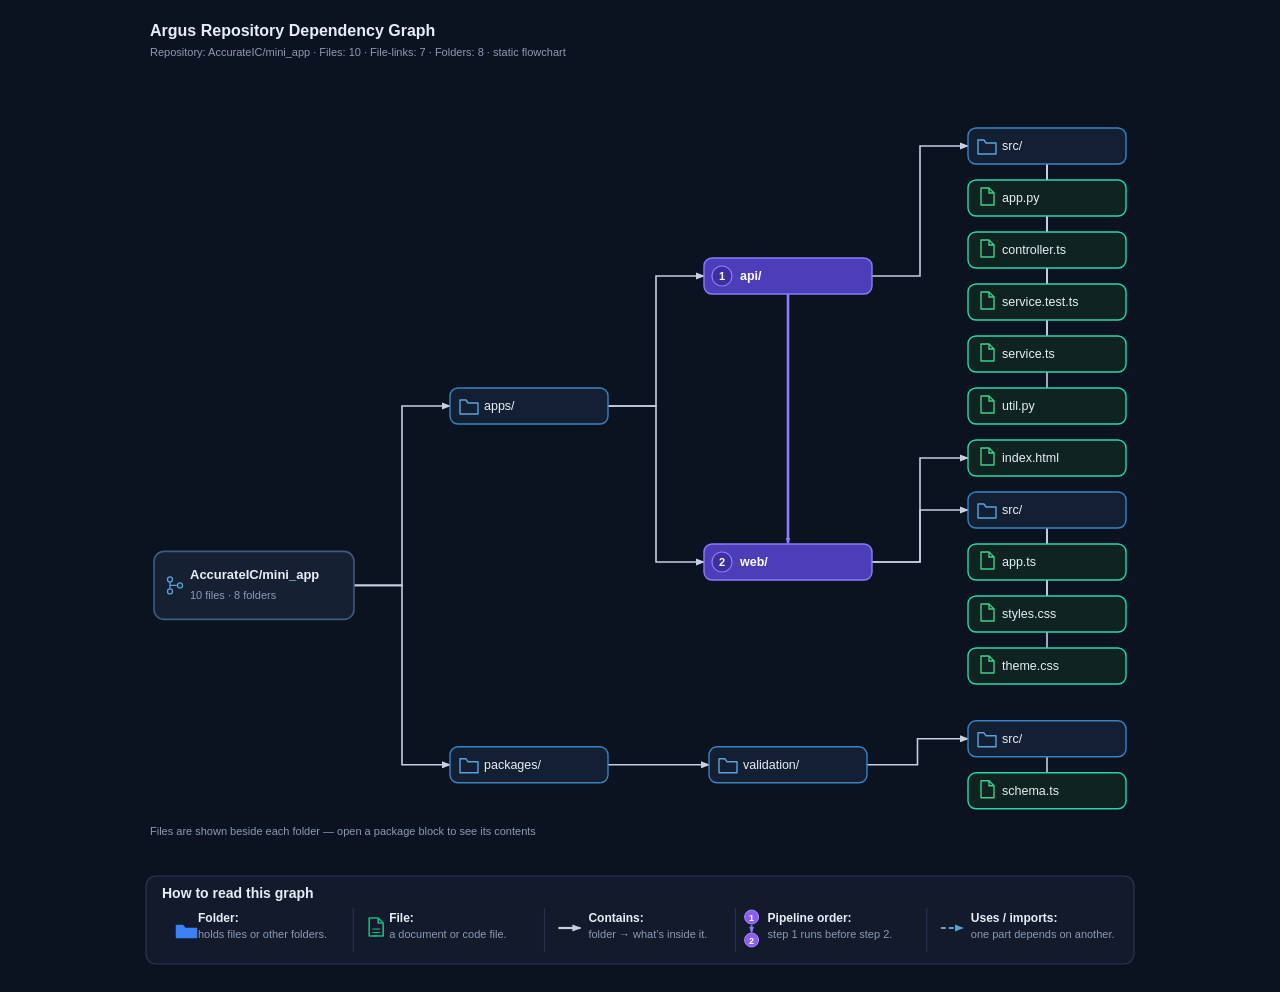
==== commit 59b53dc4: "made the repo dependency graph better" ====
--- a/scripts/context_retrieval/testdata/demo-dep-graph.html
+++ b/scripts/context_retrieval/testdata/demo-dep-graph.html
@@ -3,7 +3,7 @@
 <head>
 <meta charset="utf-8"/>
 <meta name="viewport" content="width=device-width, initial-scale=1"/>
-<title>Argus Repository Dependency Graph — AccurateIC/Agentic-QBMS</title>
+<title>Argus Repository Dependency Graph — AccurateIC/mini_app</title>
 <style>
   :root { --bg: #0b1220; --text: #e8eef8; }
   * { box-sizing: border-box; }
@@ -17,7 +17,7 @@
 </head>
 <body>
 <div id="wrap">
-<svg xmlns="http://www.w3.org/2000/svg" width="1056" height="813" viewBox="0 0 1056 813" role="img" aria-label="Argus Repository Dependency Graph">
+<svg xmlns="http://www.w3.org/2000/svg" width="1036" height="964" viewBox="0 0 1036 964" role="img" aria-label="Argus Repository Dependency Graph">
 <rect width="100%" height="100%" fill="#0b1220"/>
 <defs>
 <marker id="arrow-contains" markerWidth="9" markerHeight="7.2" refX="8" refY="3.6" orient="auto" markerUnits="userSpaceOnUse"><path d="M0,0 L9,3.6 L0,7.2 Z" fill="#c5d0e0"/></marker>
@@ -25,57 +25,49 @@
 <marker id="arrow-uses" markerWidth="9" markerHeight="7.2" refX="8" refY="3.6" orient="auto" markerUnits="userSpaceOnUse"><path d="M0,0 L9,3.6 L0,7.2 Z" fill="#5b9fd4"/></marker>
 </defs>
 <text x="28" y="28" fill="#e8eef8" font-family="Segoe UI, Helvetica, Arial, sans-serif" font-size="16" font-weight="700">Argus Repository Dependency Graph</text>
-<text x="28" y="48" fill="#8b9bb4" font-family="Segoe UI, Helvetica, Arial, sans-serif" font-size="11">Repository: AccurateIC/Agentic-QBMS  ·  Commit: 5bc9f66  ·  Files: 30  ·  File-links: 7  ·  Folders: 35  ·  static flowchart</text>
-<path d="M506.0,283.0 H554.0 V138.0 H602.0" fill="none" stroke="#c5d0e0" stroke-width="1.6" marker-end="url(#arrow-contains)"/>
-<path d="M506.0,283.0 H554.0 V196.0 H602.0" fill="none" stroke="#c5d0e0" stroke-width="1.6" marker-end="url(#arrow-contains)"/>
-<path d="M506.0,283.0 H554.0 V254.0 H602.0" fill="none" stroke="#c5d0e0" stroke-width="1.6" marker-end="url(#arrow-contains)"/>
-<path d="M506.0,283.0 H554.0 V312.0 H602.0" fill="none" stroke="#c5d0e0" stroke-width="1.6" marker-end="url(#arrow-contains)"/>
-<path d="M506.0,283.0 H554.0 V370.0 H602.0" fill="none" stroke="#c5d0e0" stroke-width="1.6" marker-end="url(#arrow-contains)"/>
-<path d="M506.0,283.0 H554.0 V428.0 H602.0" fill="none" stroke="#c5d0e0" stroke-width="1.6" marker-end="url(#arrow-contains)"/>
-<path d="M506.0,283.0 H556.5 V486.0 H607.0" fill="none" stroke="#c5d0e0" stroke-width="1.6" marker-end="url(#arrow-contains)"/>
-<path d="M506.0,283.0 H556.5 V544.0 H607.0" fill="none" stroke="#c5d0e0" stroke-width="1.6" marker-end="url(#arrow-contains)"/>
-<path d="M770.0,196.0 H818.0 V196.0 H866.0" fill="none" stroke="#c5d0e0" stroke-width="1.6" marker-end="url(#arrow-contains)"/>
-<path d="M770.0,196.0 H818.0 V254.0 H866.0" fill="none" stroke="#c5d0e0" stroke-width="1.6" marker-end="url(#arrow-contains)"/>
-<path d="M770.0,196.0 H818.0 V312.0 H866.0" fill="none" stroke="#c5d0e0" stroke-width="1.6" marker-end="url(#arrow-contains)"/>
-<path d="M770.0,196.0 H818.0 V370.0 H866.0" fill="none" stroke="#c5d0e0" stroke-width="1.6" marker-end="url(#arrow-contains)"/>
-<path d="M252.0,283.0 H300.0 V341.0 H348.0" fill="none" stroke="#c5d0e0" stroke-width="1.6" marker-end="url(#arrow-contains)"/>
-<path d="M252.0,283.0 H300.0 V399.0 H348.0" fill="none" stroke="#c5d0e0" stroke-width="1.6" marker-end="url(#arrow-contains)"/>
-<path d="M252.0,283.0 H300.0 V457.0 H348.0" fill="none" stroke="#c5d0e0" stroke-width="1.6" marker-end="url(#arrow-contains)"/>
-<path d="M252.0,283.0 H300.0 V515.0 H348.0" fill="none" stroke="#c5d0e0" stroke-width="1.6" marker-end="url(#arrow-contains)"/>
-<path d="M252.0,283.0 H300.0 V573.0 H348.0" fill="none" stroke="#c5d0e0" stroke-width="1.6" marker-end="url(#arrow-contains)"/>
-<path d="M252.0,283.0 H300.0 V631.0 H348.0" fill="none" stroke="#c5d0e0" stroke-width="1.6" marker-end="url(#arrow-contains)"/>
-<path d="M252.0,283.0 H300.0 V283.0 H348.0" fill="none" stroke="#c5d0e0" stroke-width="1.6" marker-end="url(#arrow-contains)"/>
-<path d="M427.0,301.0 V685.0 H427.0 V475.0" fill="none" stroke="#5b9fd4" stroke-width="1.8" stroke-dasharray="6 4" marker-end="url(#arrow-uses)"/>
-<path d="M427.0,417.0 V685.0 H427.0 V475.0" fill="none" stroke="#5b9fd4" stroke-width="1.8" stroke-dasharray="6 4" marker-end="url(#arrow-uses)"/>
-<g><rect x="602.0" y="120.0" width="168" height="36" rx="8" ry="8" fill="#4c3db8" stroke="#8b7cf7" stroke-width="1.4"/><circle cx="620.0" cy="138.0" r="10" fill="#3d2fa0" stroke="#8b7cf7" stroke-width="1.2"/><text x="620.0" y="142.0" text-anchor="middle" fill="#fff" font-family="Segoe UI, Helvetica, Arial, sans-serif" font-size="11" font-weight="700">1</text><text x="638.0" y="142.0" fill="#fff" font-family="Segoe UI, Helvetica, Arial, sans-serif" font-size="12.5" font-weight="600">ingestion/</text><title>agents/ingestion</title></g>
-<g><rect x="602.0" y="178.0" width="168" height="36" rx="8" ry="8" fill="#4c3db8" stroke="#8b7cf7" stroke-width="1.4"/><circle cx="620.0" cy="196.0" r="10" fill="#3d2fa0" stroke="#8b7cf7" stroke-width="1.2"/><text x="620.0" y="200.0" text-anchor="middle" fill="#fff" font-family="Segoe UI, Helvetica, Arial, sans-serif" font-size="11" font-weight="700">2</text><text x="638.0" y="200.0" fill="#fff" font-family="Segoe UI, Helvetica, Arial, sans-serif" font-size="12.5" font-weight="600">extraction/</text><title>agents/extraction</title></g>
-<g><rect x="602.0" y="236.0" width="168" height="36" rx="8" ry="8" fill="#4c3db8" stroke="#8b7cf7" stroke-width="1.4"/><circle cx="620.0" cy="254.0" r="10" fill="#3d2fa0" stroke="#8b7cf7" stroke-width="1.2"/><text x="620.0" y="258.0" text-anchor="middle" fill="#fff" font-family="Segoe UI, Helvetica, Arial, sans-serif" font-size="11" font-weight="700">3</text><text x="638.0" y="258.0" fill="#fff" font-family="Segoe UI, Helvetica, Arial, sans-serif" font-size="12.5" font-weight="600">structuring/</text><title>agents/structuring</title></g>
-<g><rect x="602.0" y="294.0" width="168" height="36" rx="8" ry="8" fill="#4c3db8" stroke="#8b7cf7" stroke-width="1.4"/><circle cx="620.0" cy="312.0" r="10" fill="#3d2fa0" stroke="#8b7cf7" stroke-width="1.2"/><text x="620.0" y="316.0" text-anchor="middle" fill="#fff" font-family="Segoe UI, Helvetica, Arial, sans-serif" font-size="11" font-weight="700">4</text><text x="638.0" y="316.0" fill="#fff" font-family="Segoe UI, Helvetica, Arial, sans-serif" font-size="12.5" font-weight="600">question_gen/</text><title>agents/question_gen</title></g>
-<g><rect x="602.0" y="352.0" width="168" height="36" rx="8" ry="8" fill="#4c3db8" stroke="#8b7cf7" stroke-width="1.4"/><circle cx="620.0" cy="370.0" r="10" fill="#3d2fa0" stroke="#8b7cf7" stroke-width="1.2"/><text x="620.0" y="374.0" text-anchor="middle" fill="#fff" font-family="Segoe UI, Helvetica, Arial, sans-serif" font-size="11" font-weight="700">5</text><text x="638.0" y="374.0" fill="#fff" font-family="Segoe UI, Helvetica, Arial, sans-serif" font-size="12.5" font-weight="600">qa_validation/</text><title>agents/qa_validation</title></g>
-<g><rect x="602.0" y="410.0" width="168" height="36" rx="8" ry="8" fill="#4c3db8" stroke="#8b7cf7" stroke-width="1.4"/><circle cx="620.0" cy="428.0" r="10" fill="#3d2fa0" stroke="#8b7cf7" stroke-width="1.2"/><text x="620.0" y="432.0" text-anchor="middle" fill="#fff" font-family="Segoe UI, Helvetica, Arial, sans-serif" font-size="11" font-weight="700">6</text><text x="638.0" y="432.0" fill="#fff" font-family="Segoe UI, Helvetica, Arial, sans-serif" font-size="12.5" font-weight="600">assembly/</text><title>agents/assembly</title></g>
-<g><rect x="607.0" y="468.0" width="158" height="36" rx="8" ry="8" fill="#0f2420" stroke="#2dd4a8" stroke-width="1.4"/><path d="M620.0,476.0 h8 l5,5 v12 h-13 z" fill="none" stroke="#3ecf8e" stroke-width="1.4" stroke-linejoin="round"/><path d="M628.0,476.0 v5 h5" fill="none" stroke="#3ecf8e" stroke-width="1.4"/><text x="641.0" y="490.0" fill="#e8eef8" font-family="Segoe UI, Helvetica, Arial, sans-serif" font-size="12.5">QC_CHECKLIST.md</text><title>agents/QC_CHECKLIST.md</title></g>
-<g><rect x="607.0" y="526.0" width="158" height="36" rx="8" ry="8" fill="#0f2420" stroke="#2dd4a8" stroke-width="1.4"/><path d="M620.0,534.0 h8 l5,5 v12 h-13 z" fill="none" stroke="#3ecf8e" stroke-width="1.4" stroke-linejoin="round"/><path d="M628.0,534.0 v5 h5" fill="none" stroke="#3ecf8e" stroke-width="1.4"/><text x="641.0" y="548.0" fill="#e8eef8" font-family="Segoe UI, Helvetica, Arial, sans-serif" font-size="12.5">README.md</text><title>agents/README.md</title></g>
-<g><rect x="866.0" y="178.0" width="158" height="36" rx="8" ry="8" fill="#132033" stroke="#3b82c4" stroke-width="1.4"/><path d="M876.0,190.0 h6 l2,3 h10 v11 h-18 z" fill="none" stroke="#5ba3e0" stroke-width="1.4" stroke-linejoin="round"/><text x="900.0" y="200.0" fill="#e8eef8" font-family="Segoe UI, Helvetica, Arial, sans-serif" font-size="12.5">memory/</text><title>agents/extraction/memory</title></g>
-<g><rect x="866.0" y="236.0" width="158" height="36" rx="8" ry="8" fill="#132033" stroke="#3b82c4" stroke-width="1.4"/><path d="M876.0,248.0 h6 l2,3 h10 v11 h-18 z" fill="none" stroke="#5ba3e0" stroke-width="1.4" stroke-linejoin="round"/><text x="900.0" y="258.0" fill="#e8eef8" font-family="Segoe UI, Helvetica, Arial, sans-serif" font-size="12.5">src/</text><title>agents/extraction/src</title></g>
-<g><rect x="866.0" y="294.0" width="158" height="36" rx="8" ry="8" fill="#0f2420" stroke="#2dd4a8" stroke-width="1.4"/><path d="M879.0,302.0 h8 l5,5 v12 h-13 z" fill="none" stroke="#3ecf8e" stroke-width="1.4" stroke-linejoin="round"/><path d="M887.0,302.0 v5 h5" fill="none" stroke="#3ecf8e" stroke-width="1.4"/><text x="900.0" y="316.0" fill="#e8eef8" font-family="Segoe UI, Helvetica, Arial, sans-serif" font-size="12.5">AGENT.md</text><title>agents/extraction/AGENT.md</title></g>
-<g><rect x="866.0" y="352.0" width="158" height="36" rx="8" ry="8" fill="#0f2420" stroke="#2dd4a8" stroke-width="1.4"/><path d="M879.0,360.0 h8 l5,5 v12 h-13 z" fill="none" stroke="#3ecf8e" stroke-width="1.4" stroke-linejoin="round"/><path d="M887.0,360.0 v5 h5" fill="none" stroke="#3ecf8e" stroke-width="1.4"/><text x="900.0" y="374.0" fill="#e8eef8" font-family="Segoe UI, Helvetica, Arial, sans-serif" font-size="12.5">memory.md</text><title>agents/extraction/memory.md</title></g>
-<g><rect x="32.0" y="249.0" width="220" height="68" rx="10" ry="10" fill="#152033" stroke="#3d5a80" stroke-width="1.6"/><circle cx="48.0" cy="277.0" r="2.5" fill="none" stroke="#5b9fd4" stroke-width="1.3"/><circle cx="48.0" cy="289.0" r="2.5" fill="none" stroke="#5b9fd4" stroke-width="1.3"/><circle cx="58.0" cy="283.0" r="2.5" fill="none" stroke="#5b9fd4" stroke-width="1.3"/><path d="M48.0,279.5 V286.5 M48.0,283.0 H55.5" fill="none" stroke="#5b9fd4" stroke-width="1.3"/><text x="68.0" y="277.0" fill="#e8eef8" font-family="Segoe UI, Helvetica, Arial, sans-serif" font-size="13" font-weight="600">AccurateIC/Agentic-QBMS</text><text x="68.0" y="297.0" fill="#8b9bb4" font-family="Segoe UI, Helvetica, Arial, sans-serif" font-size="11">@5bc9f66 · 30 files · 35 folders</text><title>(root)</title></g>
-<g><rect x="348.0" y="265.0" width="158" height="36" rx="8" ry="8" fill="#132033" stroke="#3b82c4" stroke-width="1.4"/><path d="M358.0,277.0 h6 l2,3 h10 v11 h-18 z" fill="none" stroke="#5ba3e0" stroke-width="1.4" stroke-linejoin="round"/><text x="382.0" y="287.0" fill="#e8eef8" font-family="Segoe UI, Helvetica, Arial, sans-serif" font-size="12.5">agents/</text><title>agents</title></g>
-<g><rect x="348.0" y="323.0" width="158" height="36" rx="8" ry="8" fill="#132033" stroke="#3b82c4" stroke-width="1.4"/><path d="M358.0,335.0 h6 l2,3 h10 v11 h-18 z" fill="none" stroke="#5ba3e0" stroke-width="1.4" stroke-linejoin="round"/><text x="382.0" y="345.0" fill="#e8eef8" font-family="Segoe UI, Helvetica, Arial, sans-serif" font-size="12.5">.github/</text><title>.github</title></g>
-<g><rect x="348.0" y="381.0" width="158" height="36" rx="8" ry="8" fill="#132033" stroke="#3b82c4" stroke-width="1.4"/><path d="M358.0,393.0 h6 l2,3 h10 v11 h-18 z" fill="none" stroke="#5ba3e0" stroke-width="1.4" stroke-linejoin="round"/><text x="382.0" y="403.0" fill="#e8eef8" font-family="Segoe UI, Helvetica, Arial, sans-serif" font-size="12.5">app/</text><title>app</title></g>
-<g><rect x="348.0" y="439.0" width="158" height="36" rx="8" ry="8" fill="#132033" stroke="#3b82c4" stroke-width="1.4"/><path d="M358.0,451.0 h6 l2,3 h10 v11 h-18 z" fill="none" stroke="#5ba3e0" stroke-width="1.4" stroke-linejoin="round"/><text x="382.0" y="461.0" fill="#e8eef8" font-family="Segoe UI, Helvetica, Arial, sans-serif" font-size="12.5">data/</text><title>data</title></g>
-<g><rect x="348.0" y="497.0" width="158" height="36" rx="8" ry="8" fill="#0f2420" stroke="#2dd4a8" stroke-width="1.4"/><path d="M361.0,505.0 h8 l5,5 v12 h-13 z" fill="none" stroke="#3ecf8e" stroke-width="1.4" stroke-linejoin="round"/><path d="M369.0,505.0 v5 h5" fill="none" stroke="#3ecf8e" stroke-width="1.4"/><text x="382.0" y="519.0" fill="#e8eef8" font-family="Segoe UI, Helvetica, Arial, sans-serif" font-size="12.5">.gitignore</text><title>.gitignore</title></g>
-<g><rect x="348.0" y="555.0" width="158" height="36" rx="8" ry="8" fill="#0f2420" stroke="#2dd4a8" stroke-width="1.4"/><path d="M361.0,563.0 h8 l5,5 v12 h-13 z" fill="none" stroke="#3ecf8e" stroke-width="1.4" stroke-linejoin="round"/><path d="M369.0,563.0 v5 h5" fill="none" stroke="#3ecf8e" stroke-width="1.4"/><text x="382.0" y="577.0" fill="#e8eef8" font-family="Segoe UI, Helvetica, Arial, sans-serif" font-size="12.5">README.md</text><title>README.md</title></g>
-<g><rect x="348.0" y="613.0" width="158" height="36" rx="8" ry="8" fill="#0f2420" stroke="#2dd4a8" stroke-width="1.4"/><path d="M361.0,621.0 h8 l5,5 v12 h-13 z" fill="none" stroke="#3ecf8e" stroke-width="1.4" stroke-linejoin="round"/><path d="M369.0,621.0 v5 h5" fill="none" stroke="#3ecf8e" stroke-width="1.4"/><text x="382.0" y="635.0" fill="#e8eef8" font-family="Segoe UI, Helvetica, Arial, sans-serif" font-size="12.5">cmd.md</text><title>cmd.md</title></g>
-<path d="M686.0,156.0 V177.0" fill="none" stroke="#8b7cf7" stroke-width="2.6" marker-end="url(#arrow-handoff)"/>
-<path d="M686.0,214.0 V235.0" fill="none" stroke="#8b7cf7" stroke-width="2.6" marker-end="url(#arrow-handoff)"/>
-<path d="M686.0,272.0 V293.0" fill="none" stroke="#8b7cf7" stroke-width="2.6" marker-end="url(#arrow-handoff)"/>
-<path d="M686.0,330.0 V351.0" fill="none" stroke="#8b7cf7" stroke-width="2.6" marker-end="url(#arrow-handoff)"/>
-<path d="M686.0,388.0 V409.0" fill="none" stroke="#8b7cf7" stroke-width="2.6" marker-end="url(#arrow-handoff)"/>
-<text x="28" y="675.0" fill="#8b9bb4" font-family="Segoe UI, Helvetica, Arial, sans-serif" font-size="11">Other stages under the same parent follow this same pattern</text>
-<g class="legend"><rect x="24.0" y="717.0" width="1008.0" height="88" rx="10" fill="#121a2b" stroke="#2a3650" stroke-width="1.2"/><text x="40.0" y="739.0" fill="#e8eef8" font-family="Segoe UI, Helvetica, Arial, sans-serif" font-size="14" font-weight="700">How to read this graph</text><path d="M54.0,766.0 h7 l2.5,3 h11.5 v10 h-21 z" fill="#3b82f6" stroke="#3b82f6" stroke-width="0.5" stroke-linejoin="round"/><text x="76.0" y="763.0" fill="#e8eef8" font-family="Segoe UI, Helvetica, Arial, sans-serif" font-size="12" font-weight="700">Folder:</text><text x="76.0" y="779.0" fill="#8b9bb4" font-family="Segoe UI, Helvetica, Arial, sans-serif" font-size="11">holds files or other folders.</text><line x1="235.2" y1="749.0" x2="235.2" y2="793.0" stroke="#2a3650" stroke-width="1"/><path d="M251.2,759.0 h9 l5,5 v13 h-14 z" fill="none" stroke="#10b981" stroke-width="1.6" stroke-linejoin="round"/><path d="M260.2,759.0 v5 h5" fill="none" stroke="#10b981" stroke-width="1.6"/><path d="M254.2,770.0 h8 M254.2,773.5 h8 M254.2,777.0 h5" stroke="#10b981" stroke-width="1.2"/><text x="271.2" y="763.0" fill="#e8eef8" font-family="Segoe UI, Helvetica, Arial, sans-serif" font-size="12" font-weight="700">File:</text><text x="271.2" y="779.0" fill="#8b9bb4" font-family="Segoe UI, Helvetica, Arial, sans-serif" font-size="11">a document or code file.</text><line x1="430.4" y1="749.0" x2="430.4" y2="793.0" stroke="#2a3650" stroke-width="1"/><line x1="444.4" y1="769.0" x2="466.4" y2="769.0" stroke="#c5d0e0" stroke-width="2.2" marker-end="url(#arrow-contains)"/><text x="474.4" y="763.0" fill="#e8eef8" font-family="Segoe UI, Helvetica, Arial, sans-serif" font-size="12" font-weight="700">Contains:</text><text x="474.4" y="779.0" fill="#8b9bb4" font-family="Segoe UI, Helvetica, Arial, sans-serif" font-size="11">folder → what’s inside it.</text><line x1="625.6" y1="749.0" x2="625.6" y2="793.0" stroke="#2a3650" stroke-width="1"/><circle cx="641.6" cy="758.0" r="7" fill="#8b5cf6" stroke="#a78bfa"/><text x="641.6" y="761.5" text-anchor="middle" fill="#fff" font-family="Segoe UI, Helvetica, Arial, sans-serif" font-size="9" font-weight="700">1</text><line x1="641.6" y1="766.0" x2="641.6" y2="773.0" stroke="#8b5cf6" stroke-width="2" marker-end="url(#arrow-handoff)"/><circle cx="641.6" cy="781.0" r="7" fill="#8b5cf6" stroke="#a78bfa"/><text x="641.6" y="784.5" text-anchor="middle" fill="#fff" font-family="Segoe UI, Helvetica, Arial, sans-serif" font-size="9" font-weight="700">2</text><text x="657.6" y="763.0" fill="#e8eef8" font-family="Segoe UI, Helvetica, Arial, sans-serif" font-size="12" font-weight="700">Pipeline order:</text><text x="657.6" y="779.0" fill="#8b9bb4" font-family="Segoe UI, Helvetica, Arial, sans-serif" font-size="11">step 1 runs before step 2.</text><line x1="820.8" y1="749.0" x2="820.8" y2="793.0" stroke="#2a3650" stroke-width="1"/><line x1="834.8" y1="769.0" x2="856.8" y2="769.0" stroke="#5b9fd4" stroke-width="2.2" stroke-dasharray="5 3" marker-end="url(#arrow-uses)"/><text x="864.8" y="763.0" fill="#e8eef8" font-family="Segoe UI, Helvetica, Arial, sans-serif" font-size="12" font-weight="700">Uses / imports:</text><text x="864.8" y="779.0" fill="#8b9bb4" font-family="Segoe UI, Helvetica, Arial, sans-serif" font-size="11">one part depends on another.</text></g>
+<text x="28" y="48" fill="#8b9bb4" font-family="Segoe UI, Helvetica, Arial, sans-serif" font-size="11">Repository: AccurateIC/mini_app  ·  Files: 10  ·  File-links: 7  ·  Folders: 8  ·  static flowchart</text>
+<path d="M232.0,577.4 H280.0 V398.0 H328.0" fill="none" stroke="#c5d0e0" stroke-width="1.6" marker-end="url(#arrow-contains)"/>
+<path d="M486.0,398.0 H534.0 V268.0 H582.0" fill="none" stroke="#c5d0e0" stroke-width="1.6" marker-end="url(#arrow-contains)"/>
+<path d="M750.0,268.0 H798.0 V138.0 H846.0" fill="none" stroke="#c5d0e0" stroke-width="1.6" marker-end="url(#arrow-contains)"/>
+<path d="M1004.0,138.0 H925.0 V190.0 H846.0" fill="none" stroke="#c5d0e0" stroke-width="1.6" marker-end="url(#arrow-contains)"/>
+<path d="M1004.0,138.0 H925.0 V242.0 H846.0" fill="none" stroke="#c5d0e0" stroke-width="1.6" marker-end="url(#arrow-contains)"/>
+<path d="M1004.0,138.0 H925.0 V294.0 H846.0" fill="none" stroke="#c5d0e0" stroke-width="1.6" marker-end="url(#arrow-contains)"/>
+<path d="M1004.0,138.0 H925.0 V346.0 H846.0" fill="none" stroke="#c5d0e0" stroke-width="1.6" marker-end="url(#arrow-contains)"/>
+<path d="M1004.0,138.0 H925.0 V398.0 H846.0" fill="none" stroke="#c5d0e0" stroke-width="1.6" marker-end="url(#arrow-contains)"/>
+<path d="M486.0,398.0 H534.0 V554.0 H582.0" fill="none" stroke="#c5d0e0" stroke-width="1.6" marker-end="url(#arrow-contains)"/>
+<path d="M750.0,554.0 H798.0 V450.0 H846.0" fill="none" stroke="#c5d0e0" stroke-width="1.6" marker-end="url(#arrow-contains)"/>
+<path d="M750.0,554.0 H798.0 V502.0 H846.0" fill="none" stroke="#c5d0e0" stroke-width="1.6" marker-end="url(#arrow-contains)"/>
+<path d="M1004.0,502.0 H925.0 V554.0 H846.0" fill="none" stroke="#c5d0e0" stroke-width="1.6" marker-end="url(#arrow-contains)"/>
+<path d="M1004.0,502.0 H925.0 V606.0 H846.0" fill="none" stroke="#c5d0e0" stroke-width="1.6" marker-end="url(#arrow-contains)"/>
+<path d="M1004.0,502.0 H925.0 V658.0 H846.0" fill="none" stroke="#c5d0e0" stroke-width="1.6" marker-end="url(#arrow-contains)"/>
+<path d="M232.0,577.4 H280.0 V756.8 H328.0" fill="none" stroke="#c5d0e0" stroke-width="1.6" marker-end="url(#arrow-contains)"/>
+<path d="M486.0,756.8 H536.5 V756.8 H587.0" fill="none" stroke="#c5d0e0" stroke-width="1.6" marker-end="url(#arrow-contains)"/>
+<path d="M745.0,756.8 H795.5 V730.8 H846.0" fill="none" stroke="#c5d0e0" stroke-width="1.6" marker-end="url(#arrow-contains)"/>
+<path d="M1004.0,730.8 H925.0 V782.8 H846.0" fill="none" stroke="#c5d0e0" stroke-width="1.6" marker-end="url(#arrow-contains)"/>
+<g><rect x="32.0" y="543.4" width="200" height="68" rx="10" ry="10" fill="#152033" stroke="#3d5a80" stroke-width="1.6"/><circle cx="48.0" cy="571.4" r="2.5" fill="none" stroke="#5b9fd4" stroke-width="1.3"/><circle cx="48.0" cy="583.4" r="2.5" fill="none" stroke="#5b9fd4" stroke-width="1.3"/><circle cx="58.0" cy="577.4" r="2.5" fill="none" stroke="#5b9fd4" stroke-width="1.3"/><path d="M48.0,573.9 V580.9 M48.0,577.4 H55.5" fill="none" stroke="#5b9fd4" stroke-width="1.3"/><text x="68.0" y="571.4" fill="#e8eef8" font-family="Segoe UI, Helvetica, Arial, sans-serif" font-size="13" font-weight="600">AccurateIC/mini_app</text><text x="68.0" y="591.4" fill="#8b9bb4" font-family="Segoe UI, Helvetica, Arial, sans-serif" font-size="11">10 files · 8 folders</text><title>(root)</title></g>
+<g><rect x="328.0" y="380.0" width="158" height="36" rx="8" ry="8" fill="#132033" stroke="#3b82c4" stroke-width="1.4"/><path d="M338.0,392.0 h6 l2,3 h10 v11 h-18 z" fill="none" stroke="#5ba3e0" stroke-width="1.4" stroke-linejoin="round"/><text x="362.0" y="402.0" fill="#e8eef8" font-family="Segoe UI, Helvetica, Arial, sans-serif" font-size="12.5">apps/</text><title>apps</title></g>
+<g><rect x="582.0" y="250.0" width="168" height="36" rx="8" ry="8" fill="#4c3db8" stroke="#8b7cf7" stroke-width="1.4"/><circle cx="600.0" cy="268.0" r="10" fill="#3d2fa0" stroke="#8b7cf7" stroke-width="1.2"/><text x="600.0" y="272.0" text-anchor="middle" fill="#fff" font-family="Segoe UI, Helvetica, Arial, sans-serif" font-size="11" font-weight="700">1</text><text x="618.0" y="272.0" fill="#fff" font-family="Segoe UI, Helvetica, Arial, sans-serif" font-size="12.5" font-weight="600">api/</text><title>apps/api</title></g>
+<g><rect x="846.0" y="120.0" width="158" height="36" rx="8" ry="8" fill="#132033" stroke="#3b82c4" stroke-width="1.4"/><path d="M856.0,132.0 h6 l2,3 h10 v11 h-18 z" fill="none" stroke="#5ba3e0" stroke-width="1.4" stroke-linejoin="round"/><text x="880.0" y="142.0" fill="#e8eef8" font-family="Segoe UI, Helvetica, Arial, sans-serif" font-size="12.5">src/</text><title>apps/api/src</title></g>
+<g><rect x="846.0" y="172.0" width="158" height="36" rx="8" ry="8" fill="#0f2420" stroke="#2dd4a8" stroke-width="1.4"/><path d="M859.0,180.0 h8 l5,5 v12 h-13 z" fill="none" stroke="#3ecf8e" stroke-width="1.4" stroke-linejoin="round"/><path d="M867.0,180.0 v5 h5" fill="none" stroke="#3ecf8e" stroke-width="1.4"/><text x="880.0" y="194.0" fill="#e8eef8" font-family="Segoe UI, Helvetica, Arial, sans-serif" font-size="12.5">app.py</text><title>apps/api/src/app.py</title></g>
+<g><rect x="846.0" y="224.0" width="158" height="36" rx="8" ry="8" fill="#0f2420" stroke="#2dd4a8" stroke-width="1.4"/><path d="M859.0,232.0 h8 l5,5 v12 h-13 z" fill="none" stroke="#3ecf8e" stroke-width="1.4" stroke-linejoin="round"/><path d="M867.0,232.0 v5 h5" fill="none" stroke="#3ecf8e" stroke-width="1.4"/><text x="880.0" y="246.0" fill="#e8eef8" font-family="Segoe UI, Helvetica, Arial, sans-serif" font-size="12.5">controller.ts</text><title>apps/api/src/controller.ts</title></g>
+<g><rect x="846.0" y="276.0" width="158" height="36" rx="8" ry="8" fill="#0f2420" stroke="#2dd4a8" stroke-width="1.4"/><path d="M859.0,284.0 h8 l5,5 v12 h-13 z" fill="none" stroke="#3ecf8e" stroke-width="1.4" stroke-linejoin="round"/><path d="M867.0,284.0 v5 h5" fill="none" stroke="#3ecf8e" stroke-width="1.4"/><text x="880.0" y="298.0" fill="#e8eef8" font-family="Segoe UI, Helvetica, Arial, sans-serif" font-size="12.5">service.test.ts</text><title>apps/api/src/service.test.ts</title></g>
+<g><rect x="846.0" y="328.0" width="158" height="36" rx="8" ry="8" fill="#0f2420" stroke="#2dd4a8" stroke-width="1.4"/><path d="M859.0,336.0 h8 l5,5 v12 h-13 z" fill="none" stroke="#3ecf8e" stroke-width="1.4" stroke-linejoin="round"/><path d="M867.0,336.0 v5 h5" fill="none" stroke="#3ecf8e" stroke-width="1.4"/><text x="880.0" y="350.0" fill="#e8eef8" font-family="Segoe UI, Helvetica, Arial, sans-serif" font-size="12.5">service.ts</text><title>apps/api/src/service.ts</title></g>
+<g><rect x="846.0" y="380.0" width="158" height="36" rx="8" ry="8" fill="#0f2420" stroke="#2dd4a8" stroke-width="1.4"/><path d="M859.0,388.0 h8 l5,5 v12 h-13 z" fill="none" stroke="#3ecf8e" stroke-width="1.4" stroke-linejoin="round"/><path d="M867.0,388.0 v5 h5" fill="none" stroke="#3ecf8e" stroke-width="1.4"/><text x="880.0" y="402.0" fill="#e8eef8" font-family="Segoe UI, Helvetica, Arial, sans-serif" font-size="12.5">util.py</text><title>apps/api/src/util.py</title></g>
+<g><rect x="582.0" y="536.0" width="168" height="36" rx="8" ry="8" fill="#4c3db8" stroke="#8b7cf7" stroke-width="1.4"/><circle cx="600.0" cy="554.0" r="10" fill="#3d2fa0" stroke="#8b7cf7" stroke-width="1.2"/><text x="600.0" y="558.0" text-anchor="middle" fill="#fff" font-family="Segoe UI, Helvetica, Arial, sans-serif" font-size="11" font-weight="700">2</text><text x="618.0" y="558.0" fill="#fff" font-family="Segoe UI, Helvetica, Arial, sans-serif" font-size="12.5" font-weight="600">web/</text><title>apps/web</title></g>
+<g><rect x="846.0" y="432.0" width="158" height="36" rx="8" ry="8" fill="#0f2420" stroke="#2dd4a8" stroke-width="1.4"/><path d="M859.0,440.0 h8 l5,5 v12 h-13 z" fill="none" stroke="#3ecf8e" stroke-width="1.4" stroke-linejoin="round"/><path d="M867.0,440.0 v5 h5" fill="none" stroke="#3ecf8e" stroke-width="1.4"/><text x="880.0" y="454.0" fill="#e8eef8" font-family="Segoe UI, Helvetica, Arial, sans-serif" font-size="12.5">index.html</text><title>apps/web/index.html</title></g>
+<g><rect x="846.0" y="484.0" width="158" height="36" rx="8" ry="8" fill="#132033" stroke="#3b82c4" stroke-width="1.4"/><path d="M856.0,496.0 h6 l2,3 h10 v11 h-18 z" fill="none" stroke="#5ba3e0" stroke-width="1.4" stroke-linejoin="round"/><text x="880.0" y="506.0" fill="#e8eef8" font-family="Segoe UI, Helvetica, Arial, sans-serif" font-size="12.5">src/</text><title>apps/web/src</title></g>
+<g><rect x="846.0" y="536.0" width="158" height="36" rx="8" ry="8" fill="#0f2420" stroke="#2dd4a8" stroke-width="1.4"/><path d="M859.0,544.0 h8 l5,5 v12 h-13 z" fill="none" stroke="#3ecf8e" stroke-width="1.4" stroke-linejoin="round"/><path d="M867.0,544.0 v5 h5" fill="none" stroke="#3ecf8e" stroke-width="1.4"/><text x="880.0" y="558.0" fill="#e8eef8" font-family="Segoe UI, Helvetica, Arial, sans-serif" font-size="12.5">app.ts</text><title>apps/web/src/app.ts</title></g>
+<g><rect x="846.0" y="588.0" width="158" height="36" rx="8" ry="8" fill="#0f2420" stroke="#2dd4a8" stroke-width="1.4"/><path d="M859.0,596.0 h8 l5,5 v12 h-13 z" fill="none" stroke="#3ecf8e" stroke-width="1.4" stroke-linejoin="round"/><path d="M867.0,596.0 v5 h5" fill="none" stroke="#3ecf8e" stroke-width="1.4"/><text x="880.0" y="610.0" fill="#e8eef8" font-family="Segoe UI, Helvetica, Arial, sans-serif" font-size="12.5">styles.css</text><title>apps/web/src/styles.css</title></g>
+<g><rect x="846.0" y="640.0" width="158" height="36" rx="8" ry="8" fill="#0f2420" stroke="#2dd4a8" stroke-width="1.4"/><path d="M859.0,648.0 h8 l5,5 v12 h-13 z" fill="none" stroke="#3ecf8e" stroke-width="1.4" stroke-linejoin="round"/><path d="M867.0,648.0 v5 h5" fill="none" stroke="#3ecf8e" stroke-width="1.4"/><text x="880.0" y="662.0" fill="#e8eef8" font-family="Segoe UI, Helvetica, Arial, sans-serif" font-size="12.5">theme.css</text><title>apps/web/src/theme.css</title></g>
+<g><rect x="328.0" y="738.8" width="158" height="36" rx="8" ry="8" fill="#132033" stroke="#3b82c4" stroke-width="1.4"/><path d="M338.0,750.8 h6 l2,3 h10 v11 h-18 z" fill="none" stroke="#5ba3e0" stroke-width="1.4" stroke-linejoin="round"/><text x="362.0" y="760.8" fill="#e8eef8" font-family="Segoe UI, Helvetica, Arial, sans-serif" font-size="12.5">packages/</text><title>packages</title></g>
+<g><rect x="587.0" y="738.8" width="158" height="36" rx="8" ry="8" fill="#132033" stroke="#3b82c4" stroke-width="1.4"/><path d="M597.0,750.8 h6 l2,3 h10 v11 h-18 z" fill="none" stroke="#5ba3e0" stroke-width="1.4" stroke-linejoin="round"/><text x="621.0" y="760.8" fill="#e8eef8" font-family="Segoe UI, Helvetica, Arial, sans-serif" font-size="12.5">validation/</text><title>packages/validation</title></g>
+<g><rect x="846.0" y="712.8" width="158" height="36" rx="8" ry="8" fill="#132033" stroke="#3b82c4" stroke-width="1.4"/><path d="M856.0,724.8 h6 l2,3 h10 v11 h-18 z" fill="none" stroke="#5ba3e0" stroke-width="1.4" stroke-linejoin="round"/><text x="880.0" y="734.8" fill="#e8eef8" font-family="Segoe UI, Helvetica, Arial, sans-serif" font-size="12.5">src/</text><title>packages/validation/src</title></g>
+<g><rect x="846.0" y="764.8" width="158" height="36" rx="8" ry="8" fill="#0f2420" stroke="#2dd4a8" stroke-width="1.4"/><path d="M859.0,772.8 h8 l5,5 v12 h-13 z" fill="none" stroke="#3ecf8e" stroke-width="1.4" stroke-linejoin="round"/><path d="M867.0,772.8 v5 h5" fill="none" stroke="#3ecf8e" stroke-width="1.4"/><text x="880.0" y="786.8" fill="#e8eef8" font-family="Segoe UI, Helvetica, Arial, sans-serif" font-size="12.5">schema.ts</text><title>packages/validation/src/schema.ts</title></g>
+<path d="M666.0,286.0 V535.0" fill="none" stroke="#8b7cf7" stroke-width="2.6" marker-end="url(#arrow-handoff)"/>
+<text x="28" y="826.8" fill="#8b9bb4" font-family="Segoe UI, Helvetica, Arial, sans-serif" font-size="11">Files are shown beside each folder — open a package block to see its contents</text>
+<g class="legend"><rect x="24.0" y="868.0" width="988.0" height="88" rx="10" fill="#121a2b" stroke="#2a3650" stroke-width="1.2"/><text x="40.0" y="890.0" fill="#e8eef8" font-family="Segoe UI, Helvetica, Arial, sans-serif" font-size="14" font-weight="700">How to read this graph</text><path d="M54.0,917.0 h7 l2.5,3 h11.5 v10 h-21 z" fill="#3b82f6" stroke="#3b82f6" stroke-width="0.5" stroke-linejoin="round"/><text x="76.0" y="914.0" fill="#e8eef8" font-family="Segoe UI, Helvetica, Arial, sans-serif" font-size="12" font-weight="700">Folder:</text><text x="76.0" y="930.0" fill="#8b9bb4" font-family="Segoe UI, Helvetica, Arial, sans-serif" font-size="11">holds files or other folders.</text><line x1="231.2" y1="900.0" x2="231.2" y2="944.0" stroke="#2a3650" stroke-width="1"/><path d="M247.2,910.0 h9 l5,5 v13 h-14 z" fill="none" stroke="#10b981" stroke-width="1.6" stroke-linejoin="round"/><path d="M256.2,910.0 v5 h5" fill="none" stroke="#10b981" stroke-width="1.6"/><path d="M250.2,921.0 h8 M250.2,924.5 h8 M250.2,928.0 h5" stroke="#10b981" stroke-width="1.2"/><text x="267.2" y="914.0" fill="#e8eef8" font-family="Segoe UI, Helvetica, Arial, sans-serif" font-size="12" font-weight="700">File:</text><text x="267.2" y="930.0" fill="#8b9bb4" font-family="Segoe UI, Helvetica, Arial, sans-serif" font-size="11">a document or code file.</text><line x1="422.4" y1="900.0" x2="422.4" y2="944.0" stroke="#2a3650" stroke-width="1"/><line x1="436.4" y1="920.0" x2="458.4" y2="920.0" stroke="#c5d0e0" stroke-width="2.2" marker-end="url(#arrow-contains)"/><text x="466.4" y="914.0" fill="#e8eef8" font-family="Segoe UI, Helvetica, Arial, sans-serif" font-size="12" font-weight="700">Contains:</text><text x="466.4" y="930.0" fill="#8b9bb4" font-family="Segoe UI, Helvetica, Arial, sans-serif" font-size="11">folder → what’s inside it.</text><line x1="613.6" y1="900.0" x2="613.6" y2="944.0" stroke="#2a3650" stroke-width="1"/><circle cx="629.6" cy="909.0" r="7" fill="#8b5cf6" stroke="#a78bfa"/><text x="629.6" y="912.5" text-anchor="middle" fill="#fff" font-family="Segoe UI, Helvetica, Arial, sans-serif" font-size="9" font-weight="700">1</text><line x1="629.6" y1="917.0" x2="629.6" y2="924.0" stroke="#8b5cf6" stroke-width="2" marker-end="url(#arrow-handoff)"/><circle cx="629.6" cy="932.0" r="7" fill="#8b5cf6" stroke="#a78bfa"/><text x="629.6" y="935.5" text-anchor="middle" fill="#fff" font-family="Segoe UI, Helvetica, Arial, sans-serif" font-size="9" font-weight="700">2</text><text x="645.6" y="914.0" fill="#e8eef8" font-family="Segoe UI, Helvetica, Arial, sans-serif" font-size="12" font-weight="700">Pipeline order:</text><text x="645.6" y="930.0" fill="#8b9bb4" font-family="Segoe UI, Helvetica, Arial, sans-serif" font-size="11">step 1 runs before step 2.</text><line x1="804.8" y1="900.0" x2="804.8" y2="944.0" stroke="#2a3650" stroke-width="1"/><line x1="818.8" y1="920.0" x2="840.8" y2="920.0" stroke="#5b9fd4" stroke-width="2.2" stroke-dasharray="5 3" marker-end="url(#arrow-uses)"/><text x="848.8" y="914.0" fill="#e8eef8" font-family="Segoe UI, Helvetica, Arial, sans-serif" font-size="12" font-weight="700">Uses / imports:</text><text x="848.8" y="930.0" fill="#8b9bb4" font-family="Segoe UI, Helvetica, Arial, sans-serif" font-size="11">one part depends on another.</text></g>
 </svg>
 </div>
-<script type="application/json" id="graph-data">{"repo":"AccurateIC/Agentic-QBMS","commit":"5bc9f66c4533597118a91fd5a16b5663c48e8f20","built_at":"2026-10-13T06:40:55Z","title":"AccurateIC/Agentic-QBMS","nodes":{"README.md":{"lang":"md","kind":"source"},"cmd.md":{"lang":"md","kind":"source"},".gitignore":{"lang":"other","kind":"source"},".github/workflows/argus.yml":{"lang":"yaml","kind":"source"},"agents/README.md":{"lang":"md","kind":"source"},"agents/QC_CHECKLIST.md":{"lang":"md","kind":"source"},"agents/assembly/AGENT.md":{"lang":"md","kind":"source"},"agents/assembly/memory/log.md":{"lang":"md","kind":"source"},"agents/assembly/src/assemble.py":{"lang":"py","kind":"source"},"agents/assembly/src/visual_qa.py":{"lang":"py","kind":"source"},"agents/extraction/AGENT.md":{"lang":"md","kind":"source"},"agents/extraction/memory.md":{"lang":"md","kind":"source"},"agents/extraction/memory/log.md":{"lang":"md","kind":"source"},"agents/extraction/src/extract.py":{"lang":"py","kind":"source"},"agents/ingestion/AGENT.md":{"lang":"md","kind":"source"},"agents/ingestion/memory/log.md":{"lang":"md","kind":"source"},"agents/ingestion/src/ingest.py":{"lang":"py","kind":"source"},"agents/qa_validation/AGENT.md":{"lang":"md","kind":"source"},"agents/qa_validation/memory/log.md":{"lang":"md","kind":"source"},"agents/question_gen/AGENT.md":{"lang":"md","kind":"source"},"agents/question_gen/memory/log.md":{"lang":"md","kind":"source"},"agents/structuring/AGENT.md":{"lang":"md","kind":"source"},"agents/structuring/memory/log.md":{"lang":"md","kind":"source"},"app/requirements.txt":{"lang":"txt","kind":"source"},"app/.env.example":{"lang":"example","kind":"source"},"app/backend/main.py":{"lang":"py","kind":"source"},"app/backend/__init__.py":{"lang":"py","kind":"source"},"app/frontend/index.html":{"lang":"html","kind":"source"},"app/frontend/styles.css":{"lang":"css","kind":"source"},"app/frontend/app.js":{"lang":"js","kind":"source"}},"edges":[{"from":"agents/extraction/src/extract.py","to":"agents/extraction/memory/log.md","via":"ref"},{"from":"agents/extraction/src/extract.py","to":"agents/extraction/memory.md","via":"ref"},{"from":"agents/ingestion/src/ingest.py","to":"agents/ingestion/memory/log.md","via":"ref"},{"from":"app/backend/main.py","to":"app/frontend/index.html","via":"ref"},{"from":"app/backend/main.py","to":"app/backend/__init__.py","via":"ref"},{"from":"app/frontend/index.html","to":"app/frontend/styles.css","via":"ref"},{"from":"app/frontend/index.html","to":"app/frontend/app.js","via":"ref"}],"folders":{"(root)":{"file_count":3,"test_count":0,"files":[".gitignore","README.md","cmd.md"],"children":[".github","agents","app","data"],"parent":null},".github":{"file_count":0,"test_count":0,"files":[],"children":[".github/workflows"],"parent":"(root)"},".github/workflows":{"file_count":1,"test_count":0,"files":[".github/workflows/argus.yml"],"children":[],"parent":".github"},"agents":{"file_count":2,"test_count":0,"files":["agents/QC_CHECKLIST.md","agents/README.md"],"children":["agents/assembly","agents/extraction","agents/ingestion","agents/qa_validation","agents/question_gen","agents/structuring"],"parent":"(root)"},"agents/assembly":{"file_count":1,"test_count":0,"files":["agents/assembly/AGENT.md"],"children":["agents/assembly/memory","agents/assembly/src"],"parent":"agents"},"agents/assembly/memory":{"file_count":1,"test_count":0,"files":["agents/assembly/memory/log.md"],"children":[],"parent":"agents/assembly"},"agents/assembly/src":{"file_count":2,"test_count":0,"files":["agents/assembly/src/assemble.py","agents/assembly/src/visual_qa.py"],"children":[],"parent":"agents/assembly"},"agents/extraction":{"file_count":2,"test_count":0,"files":["agents/extraction/AGENT.md","agents/extraction/memory.md"],"children":["agents/extraction/memory","agents/extraction/src"],"parent":"agents"},"agents/extraction/memory":{"file_count":1,"test_count":0,"files":["agents/extraction/memory/log.md"],"children":[],"parent":"agents/extraction"},"agents/extraction/src":{"file_count":1,"test_count":0,"files":["agents/extraction/src/extract.py"],"children":[],"parent":"agents/extraction"},"agents/ingestion":{"file_count":1,"test_count":0,"files":["agents/ingestion/AGENT.md"],"children":["agents/ingestion/memory","agents/ingestion/src"],"parent":"agents"},"agents/ingestion/memory":{"file_count":1,"test_count":0,"files":["agents/ingestion/memory/log.md"],"children":[],"parent":"agents/ingestion"},"agents/ingestion/src":{"file_count":1,"test_count":0,"files":["agents/ingestion/src/ingest.py"],"children":[],"parent":"agents/ingestion"},"agents/qa_validation":{"file_count":1,"test_count":0,"files":["agents/qa_validation/AGENT.md"],"children":["agents/qa_validation/memory"],"parent":"agents"},"agents/qa_validation/memory":{"file_count":1,"test_count":0,"files":["agents/qa_validation/memory/log.md"],"children":[],"parent":"agents/qa_validation"},"agents/question_gen":{"file_count":1,"test_count":0,"files":["agents/question_gen/AGENT.md"],"children":["agents/question_gen/memory"],"parent":"agents"},"agents/question_gen/memory":{"file_count":1,"test_count":0,"files":["agents/question_gen/memory/log.md"],"children":[],"parent":"agents/question_gen"},"agents/structuring":{"file_count":1,"test_count":0,"files":["agents/structuring/AGENT.md"],"children":["agents/structuring/memory"],"parent":"agents"},"agents/structuring/memory":{"file_count":1,"test_count":0,"files":["agents/structuring/memory/log.md"],"children":[],"parent":"agents/structuring"},"app":{"file_count":2,"test_count":0,"files":["app/.env.example","app/requirements.txt"],"children":["app/backend","app/frontend"],"parent":"(root)"},"app/backend":{"file_count":2,"test_count":0,"files":["app/backend/__init__.py","app/backend/main.py"],"children":[],"parent":"app"},"app/frontend":{"file_count":3,"test_count":0,"files":["app/frontend/app.js","app/frontend/index.html","app/frontend/styles.css"],"children":[],"parent":"app"},"data":{"file_count":0,"test_count":0,"files":[],"children":["data/outputs","data/uploads"],"parent":"(root)"},"data/outputs":{"file_count":0,"test_count":0,"files":[],"children":["data/outputs/32c5a84f-c6ca-4003-a44a-6b2c9770c1c6","data/outputs/introduction-to-machine-learning-2th-edition-ethem-alpayd-n_20260826_155112","data/outputs/mlnotes_20260826_130513","data/outputs/science-text-book_20260827_101118","data/outputs/timeseries_20260826_173200"],"parent":"data"},"data/outputs/32c5a84f-c6ca-4003-a44a-6b2c9770c1c6":{"file_count":0,"test_count":0,"files":[],"children":[],"parent":"data/outputs"},"data/outputs/introduction-to-machine-learning-2th-edition-ethem-alpayd-n_20260826_155112":{"file_count":0,"test_count":0,"files":[],"children":[],"parent":"data/outputs"},"data/outputs/mlnotes_20260826_130513":{"file_count":0,"test_count":0,"files":[],"children":[],"parent":"data/outputs"},"data/outputs/science-text-book_20260827_101118":{"file_count":0,"test_count":0,"files":[],"children":[],"parent":"data/outputs"},"data/outputs/timeseries_20260826_173200":{"file_count":0,"test_count":0,"files":[],"children":[],"parent":"data/outputs"},"data/uploads":{"file_count":0,"test_count":0,"files":[],"children":["data/uploads/dd13e2f1-f354-4dcd-9363-51db648bc174","data/uploads/introduction-to-machine-learning-2th-edition-ethem-alpayd-n_20260826_155112","data/uploads/introduction-to-machine-learning-2th-edition-ethem-alpayd-n_20260826_172218","data/uploads/mlnotes_20260826_130513","data/uploads/science-text-book_20260827_101118","data/uploads/timeseries_20260826_173200"],"parent":"data"},"data/uploads/dd13e2f1-f354-4dcd-9363-51db648bc174":{"file_count":0,"test_count":0,"files":[],"children":[],"parent":"data/uploads"},"data/uploads/introduction-to-machine-learning-2th-edition-ethem-alpayd-n_20260826_155112":{"file_count":0,"test_count":0,"files":[],"children":[],"parent":"data/uploads"},"data/uploads/introduction-to-machine-learning-2th-edition-ethem-alpayd-n_20260826_172218":{"file_count":0,"test_count":0,"files":[],"children":[],"parent":"data/uploads"},"data/uploads/mlnotes_20260826_130513":{"file_count":0,"test_count":0,"files":[],"children":[],"parent":"data/uploads"},"data/uploads/science-text-book_20260827_101118":{"file_count":0,"test_count":0,"files":[],"children":[],"parent":"data/uploads"},"data/uploads/timeseries_20260826_173200":{"file_count":0,"test_count":0,"files":[],"children":[],"parent":"data/uploads"}},"tree_edges":[{"from":"(root)","to":".github","kind":"contains"},{"from":"(root)","to":"agents","kind":"contains"},{"from":"(root)","to":"app","kind":"contains"},{"from":"(root)","to":"data","kind":"contains"},{"from":".github","to":".github/workflows","kind":"contains"},{"from":"agents","to":"agents/assembly","kind":"contains"},{"from":"agents","to":"agents/extraction","kind":"contains"},{"from":"agents","to":"agents/ingestion","kind":"contains"},{"from":"agents","to":"agents/qa_validation","kind":"contains"},{"from":"agents","to":"agents/question_gen","kind":"contains"},{"from":"agents","to":"agents/structuring","kind":"contains"},{"from":"agents/assembly","to":"agents/assembly/memory","kind":"contains"},{"from":"agents/assembly","to":"agents/assembly/src","kind":"contains"},{"from":"agents/extraction","to":"agents/extraction/memory","kind":"contains"},{"from":"agents/extraction","to":"agents/extraction/src","kind":"contains"},{"from":"agents/ingestion","to":"agents/ingestion/memory","kind":"contains"},{"from":"agents/ingestion","to":"agents/ingestion/src","kind":"contains"},{"from":"agents/qa_validation","to":"agents/qa_validation/memory","kind":"contains"},{"from":"agents/question_gen","to":"agents/question_gen/memory","kind":"contains"},{"from":"agents/structuring","to":"agents/structuring/memory","kind":"contains"},{"from":"app","to":"app/backend","kind":"contains"},{"from":"app","to":"app/frontend","kind":"contains"},{"from":"data","to":"data/outputs","kind":"contains"},{"from":"data","to":"data/uploads","kind":"contains"},{"from":"data/outputs","to":"data/outputs/32c5a84f-c6ca-4003-a44a-6b2c9770c1c6","kind":"contains"},{"from":"data/outputs","to":"data/outputs/introduction-to-machine-learning-2th-edition-ethem-alpayd-n_20260826_155112","kind":"contains"},{"from":"data/outputs","to":"data/outputs/mlnotes_20260826_130513","kind":"contains"},{"from":"data/outputs","to":"data/outputs/science-text-book_20260827_101118","kind":"contains"},{"from":"data/outputs","to":"data/outputs/timeseries_20260826_173200","kind":"contains"},{"from":"data/uploads","to":"data/uploads/dd13e2f1-f354-4dcd-9363-51db648bc174","kind":"contains"},{"from":"data/uploads","to":"data/uploads/introduction-to-machine-learning-2th-edition-ethem-alpayd-n_20260826_155112","kind":"contains"},{"from":"data/uploads","to":"data/uploads/introduction-to-machine-learning-2th-edition-ethem-alpayd-n_20260826_172218","kind":"contains"},{"from":"data/uploads","to":"data/uploads/mlnotes_20260826_130513","kind":"contains"},{"from":"data/uploads","to":"data/uploads/science-text-book_20260827_101118","kind":"contains"},{"from":"data/uploads","to":"data/uploads/timeseries_20260826_173200","kind":"contains"}],"folder_edges":[{"from":"agents/assembly/src","to":"data","weight":2,"kind":"imports"},{"from":"agents/assembly/src","to":"data/outputs","weight":2,"kind":"imports"},{"from":"agents/ingestion/src","to":"agents/ingestion/memory","weight":2,"kind":"imports"},{"from":"agents/extraction/src","to":"agents/extraction/memory","weight":1,"kind":"imports"},{"from":"agents/extraction/src","to":"data","weight":1,"kind":"imports"},{"from":"agents/extraction/src","to":"data/uploads","weight":1,"kind":"imports"},{"from":"app/backend","to":"app/frontend","weight":1,"kind":"imports"},{"from":"app/backend","to":"data","weight":1,"kind":"imports"},{"from":"app/backend","to":"data/outputs","weight":1,"kind":"imports"},{"from":"app/backend","to":"data/uploads","weight":1,"kind":"imports"}],"handoff_groups":{"agents":["agents/ingestion","agents/extraction","agents/structuring","agents/question_gen","agents/qa_validation","agents/assembly"]},"flowchart":{"nodes":[{"id":"agents/ingestion","label":"ingestion/","kind":"stage","col":2,"row":0.0,"w":168,"h":36,"stage_num":1,"x":602.0,"y":120.0},{"id":"agents/extraction","label":"extraction/","kind":"stage","col":2,"row":1.0,"w":168,"h":36,"stage_num":2,"x":602.0,"y":178.0},{"id":"agents/structuring","label":"structuring/","kind":"stage","col":2,"row":2.0,"w":168,"h":36,"stage_num":3,"x":602.0,"y":236.0},{"id":"agents/question_gen","label":"question_gen/","kind":"stage","col":2,"row":3.0,"w":168,"h":36,"stage_num":4,"x":602.0,"y":294.0},{"id":"agents/qa_validation","label":"qa_validation/","kind":"stage","col":2,"row":4.0,"w":168,"h":36,"stage_num":5,"x":602.0,"y":352.0},{"id":"agents/assembly","label":"assembly/","kind":"stage","col":2,"row":5.0,"w":168,"h":36,"stage_num":6,"x":602.0,"y":410.0},{"id":"agents/QC_CHECKLIST.md","label":"QC_CHECKLIST.md","kind":"file","col":2,"row":6.0,"w":158,"h":36,"stage_num":null,"x":607.0,"y":468.0},{"id":"agents/README.md","label":"README.md","kind":"file","col":2,"row":7.0,"w":158,"h":36,"stage_num":null,"x":607.0,"y":526.0},{"id":"agents/extraction/memory","label":"memory/","kind":"folder","col":3,"row":1.0,"w":158,"h":36,"stage_num":null,"x":866.0,"y":178.0},{"id":"agents/extraction/src","label":"src/","kind":"folder","col":3,"row":2.0,"w":158,"h":36,"stage_num":null,"x":866.0,"y":236.0},{"id":"agents/extraction/AGENT.md","label":"AGENT.md","kind":"file","col":3,"row":3.0,"w":158,"h":36,"stage_num":null,"x":866.0,"y":294.0},{"id":"agents/extraction/memory.md","label":"memory.md","kind":"file","col":3,"row":4.0,"w":158,"h":36,"stage_num":null,"x":866.0,"y":352.0},{"id":"(root)","label":"AccurateIC/Agentic-QBMS","kind":"repo","col":0,"row":2.5,"w":220,"h":68,"stage_num":null,"x":32.0,"y":249.0,"subtitle":"@5bc9f66 · 30 files · 35 folders"},{"id":"agents","label":"agents/","kind":"folder","col":1,"row":2.5,"w":158,"h":36,"stage_num":null,"x":348.0,"y":265.0},{"id":".github","label":".github/","kind":"folder","col":1,"row":3.5,"w":158,"h":36,"stage_num":null,"x":348.0,"y":323.0},{"id":"app","label":"app/","kind":"folder","col":1,"row":4.5,"w":158,"h":36,"stage_num":null,"x":348.0,"y":381.0},{"id":"data","label":"data/","kind":"folder","col":1,"row":5.5,"w":158,"h":36,"stage_num":null,"x":348.0,"y":439.0},{"id":".gitignore","label":".gitignore","kind":"file","col":1,"row":6.5,"w":158,"h":36,"stage_num":null,"x":348.0,"y":497.0},{"id":"README.md","label":"README.md","kind":"file","col":1,"row":7.5,"w":158,"h":36,"stage_num":null,"x":348.0,"y":555.0},{"id":"cmd.md","label":"cmd.md","kind":"file","col":1,"row":8.5,"w":158,"h":36,"stage_num":null,"x":348.0,"y":613.0}],"edges":[{"from":"agents","to":"agents/ingestion","kind":"contains"},{"from":"agents","to":"agents/extraction","kind":"contains"},{"from":"agents","to":"agents/structuring","kind":"contains"},{"from":"agents","to":"agents/question_gen","kind":"contains"},{"from":"agents","to":"agents/qa_validation","kind":"contains"},{"from":"agents","to":"agents/assembly","kind":"contains"},{"from":"agents","to":"agents/QC_CHECKLIST.md","kind":"contains"},{"from":"agents","to":"agents/README.md","kind":"contains"},{"from":"agents/extraction","to":"agents/extraction/memory","kind":"contains"},{"from":"agents/extraction","to":"agents/extraction/src","kind":"contains"},{"from":"agents/extraction","to":"agents/extraction/AGENT.md","kind":"contains"},{"from":"agents/extraction","to":"agents/extraction/memory.md","kind":"contains"},{"from":"(root)","to":".github","kind":"contains"},{"from":"(root)","to":"app","kind":"contains"},{"from":"(root)","to":"data","kind":"contains"},{"from":"(root)","to":".gitignore","kind":"contains"},{"from":"(root)","to":"README.md","kind":"contains"},{"from":"(root)","to":"cmd.md","kind":"contains"},{"from":"(root)","to":"agents","kind":"contains"},{"from":"agents/ingestion","to":"agents/extraction","kind":"handoff","route":"right"},{"from":"agents/extraction","to":"agents/structuring","kind":"handoff","route":"right"},{"from":"agents/structuring","to":"agents/question_gen","kind":"handoff","route":"right"},{"from":"agents/question_gen","to":"agents/qa_validation","kind":"handoff","route":"right"},{"from":"agents/qa_validation","to":"agents/assembly","kind":"handoff","route":"right"},{"from":"agents","to":"data","kind":"uses","weight":6,"route":"below"},{"from":"app","to":"data","kind":"uses","weight":3,"route":"below"}],"expanded":"agents/extraction"},"languages":["css","example","html","js","md","other","py","txt","yaml"],"stats":{"files":30,"edges":7,"folders":36}}</script>
+<script type="application/json" id="graph-data">{"repo":"AccurateIC/mini_app","commit":"","built_at":"2026-10-13T07:21:19Z","title":"AccurateIC/mini_app","nodes":{"apps/api/src/service.ts":{"lang":"ts","kind":"source"},"apps/api/src/service.test.ts":{"lang":"ts","kind":"test"},"apps/api/src/util.py":{"lang":"py","kind":"source"},"apps/api/src/app.py":{"lang":"py","kind":"source"},"apps/api/src/controller.ts":{"lang":"ts","kind":"source"},"apps/web/index.html":{"lang":"html","kind":"source"},"apps/web/src/styles.css":{"lang":"css","kind":"source"},"apps/web/src/theme.css":{"lang":"css","kind":"source"},"apps/web/src/app.ts":{"lang":"ts","kind":"source"},"packages/validation/src/schema.ts":{"lang":"ts","kind":"source"}},"edges":[{"from":"apps/api/src/service.test.ts","to":"apps/api/src/service.ts","via":"ref"},{"from":"apps/api/src/app.py","to":"apps/api/src/util.py","via":"ref"},{"from":"apps/api/src/controller.ts","to":"apps/api/src/service.ts","via":"ref"},{"from":"apps/web/index.html","to":"apps/web/src/styles.css","via":"ref"},{"from":"apps/web/index.html","to":"apps/web/src/app.ts","via":"ref"},{"from":"apps/web/src/styles.css","to":"apps/web/src/theme.css","via":"ref"},{"from":"apps/web/src/app.ts","to":"packages/validation/src/schema.ts","via":"ref"}],"folders":{"(root)":{"file_count":0,"test_count":0,"files":[],"children":["apps","packages"],"parent":null},"apps":{"file_count":0,"test_count":0,"files":[],"children":["apps/api","apps/web"],"parent":"(root)"},"apps/api":{"file_count":0,"test_count":0,"files":[],"children":["apps/api/src"],"parent":"apps"},"apps/api/src":{"file_count":5,"test_count":1,"files":["apps/api/src/app.py","apps/api/src/controller.ts","apps/api/src/service.test.ts","apps/api/src/service.ts","apps/api/src/util.py"],"children":[],"parent":"apps/api"},"apps/web":{"file_count":1,"test_count":0,"files":["apps/web/index.html"],"children":["apps/web/src"],"parent":"apps"},"apps/web/src":{"file_count":3,"test_count":0,"files":["apps/web/src/app.ts","apps/web/src/styles.css","apps/web/src/theme.css"],"children":[],"parent":"apps/web"},"packages":{"file_count":0,"test_count":0,"files":[],"children":["packages/validation"],"parent":"(root)"},"packages/validation":{"file_count":0,"test_count":0,"files":[],"children":["packages/validation/src"],"parent":"packages"},"packages/validation/src":{"file_count":1,"test_count":0,"files":["packages/validation/src/schema.ts"],"children":[],"parent":"packages/validation"}},"tree_edges":[{"from":"(root)","to":"apps","kind":"contains"},{"from":"(root)","to":"packages","kind":"contains"},{"from":"apps","to":"apps/api","kind":"contains"},{"from":"apps","to":"apps/web","kind":"contains"},{"from":"apps/api","to":"apps/api/src","kind":"contains"},{"from":"apps/web","to":"apps/web/src","kind":"contains"},{"from":"packages","to":"packages/validation","kind":"contains"},{"from":"packages/validation","to":"packages/validation/src","kind":"contains"}],"folder_edges":[{"from":"apps/web/src","to":"packages/validation/src","weight":1,"kind":"imports"}],"handoff_groups":{"apps":["apps/api","apps/web"]},"flowchart":{"nodes":[{"id":"(root)","label":"AccurateIC/mini_app","kind":"repo","col":0,"row":8.45,"w":200,"h":68,"stage_num":null,"x":32.0,"y":543.4,"subtitle":"10 files · 8 folders"},{"id":"apps","label":"apps/","kind":"folder","col":1,"row":5.0,"w":158,"h":36,"stage_num":null,"x":328.0,"y":380.0},{"id":"apps/api","label":"api/","kind":"stage","col":2,"row":2.5,"w":168,"h":36,"stage_num":1,"x":582.0,"y":250.0},{"id":"apps/api/src","label":"src/","kind":"folder","col":3,"row":0.0,"w":158,"h":36,"stage_num":null,"x":846.0,"y":120.0},{"id":"apps/api/src/app.py","label":"app.py","kind":"file","col":3,"row":1.0,"w":158,"h":36,"stage_num":null,"x":846.0,"y":172.0},{"id":"apps/api/src/controller.ts","label":"controller.ts","kind":"file","col":3,"row":2.0,"w":158,"h":36,"stage_num":null,"x":846.0,"y":224.0},{"id":"apps/api/src/service.test.ts","label":"service.test.ts","kind":"file","col":3,"row":3.0,"w":158,"h":36,"stage_num":null,"x":846.0,"y":276.0},{"id":"apps/api/src/service.ts","label":"service.ts","kind":"file","col":3,"row":4.0,"w":158,"h":36,"stage_num":null,"x":846.0,"y":328.0},{"id":"apps/api/src/util.py","label":"util.py","kind":"file","col":3,"row":5.0,"w":158,"h":36,"stage_num":null,"x":846.0,"y":380.0},{"id":"apps/web","label":"web/","kind":"stage","col":2,"row":8.0,"w":168,"h":36,"stage_num":2,"x":582.0,"y":536.0},{"id":"apps/web/index.html","label":"index.html","kind":"file","col":3,"row":6.0,"w":158,"h":36,"stage_num":null,"x":846.0,"y":432.0},{"id":"apps/web/src","label":"src/","kind":"folder","col":3,"row":7.0,"w":158,"h":36,"stage_num":null,"x":846.0,"y":484.0},{"id":"apps/web/src/app.ts","label":"app.ts","kind":"file","col":3,"row":8.0,"w":158,"h":36,"stage_num":null,"x":846.0,"y":536.0},{"id":"apps/web/src/styles.css","label":"styles.css","kind":"file","col":3,"row":9.0,"w":158,"h":36,"stage_num":null,"x":846.0,"y":588.0},{"id":"apps/web/src/theme.css","label":"theme.css","kind":"file","col":3,"row":10.0,"w":158,"h":36,"stage_num":null,"x":846.0,"y":640.0},{"id":"packages","label":"packages/","kind":"folder","col":1,"row":11.9,"w":158,"h":36,"stage_num":null,"x":328.0,"y":738.8000000000001},{"id":"packages/validation","label":"validation/","kind":"folder","col":2,"row":11.9,"w":158,"h":36,"stage_num":null,"x":587.0,"y":738.8000000000001},{"id":"packages/validation/src","label":"src/","kind":"folder","col":3,"row":11.4,"w":158,"h":36,"stage_num":null,"x":846.0,"y":712.8000000000001},{"id":"packages/validation/src/schema.ts","label":"schema.ts","kind":"file","col":3,"row":12.4,"w":158,"h":36,"stage_num":null,"x":846.0,"y":764.8000000000001}],"edges":[{"from":"(root)","to":"apps","kind":"contains"},{"from":"apps","to":"apps/api","kind":"contains"},{"from":"apps/api","to":"apps/api/src","kind":"contains"},{"from":"apps/api/src","to":"apps/api/src/app.py","kind":"contains"},{"from":"apps/api/src","to":"apps/api/src/controller.ts","kind":"contains"},{"from":"apps/api/src","to":"apps/api/src/service.test.ts","kind":"contains"},{"from":"apps/api/src","to":"apps/api/src/service.ts","kind":"contains"},{"from":"apps/api/src","to":"apps/api/src/util.py","kind":"contains"},{"from":"apps","to":"apps/web","kind":"contains"},{"from":"apps/web","to":"apps/web/index.html","kind":"contains"},{"from":"apps/web","to":"apps/web/src","kind":"contains"},{"from":"apps/web/src","to":"apps/web/src/app.ts","kind":"contains"},{"from":"apps/web/src","to":"apps/web/src/styles.css","kind":"contains"},{"from":"apps/web/src","to":"apps/web/src/theme.css","kind":"contains"},{"from":"(root)","to":"packages","kind":"contains"},{"from":"packages","to":"packages/validation","kind":"contains"},{"from":"packages/validation","to":"packages/validation/src","kind":"contains"},{"from":"packages/validation/src","to":"packages/validation/src/schema.ts","kind":"contains"},{"from":"apps/api","to":"apps/web","kind":"handoff","route":"box"}],"expanded":"apps/api"},"languages":["css","html","py","ts"],"stats":{"files":10,"edges":7,"folders":9}}</script>
 </body>
 </html>
